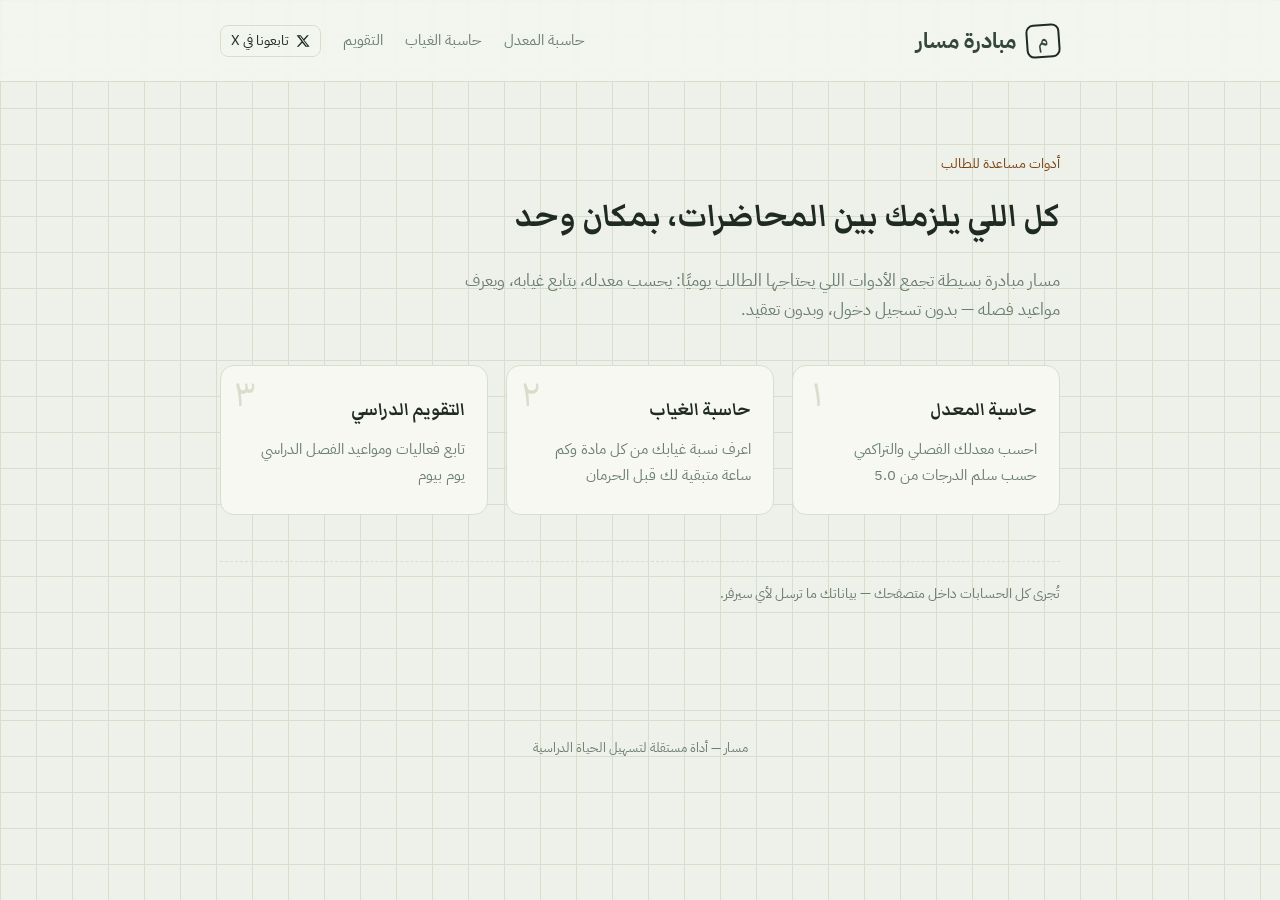
==== index.html @ 2701ac5e "Add files via upload" ====
<!DOCTYPE html>
<html lang="ar" dir="rtl">
<head>
<meta charset="UTF-8">
<meta name="viewport" content="width=device-width, initial-scale=1.0">
<title>مسار — أدوات دراسية</title>
<link rel="stylesheet" href="style.css">
</head>
<body>

<header class="site">
  <div class="wrap">
    <a class="brand" href="index.html">
      <span class="mark">م</span>
      <span class="name">مبادرة مسار</span>
    </a>
    <nav class="site-nav">
      <a href="gpa.html">حاسبة المعدل</a>
      <a href="absence.html">حاسبة الغياب</a>
      <a href="calendar.html">التقويم</a>
      <a class="social-link" href="https://x.com/mssar_k" target="_blank" rel="noopener" title="حساب مسار على X">
        <svg viewBox="0 0 24 24" fill="currentColor"><path d="M18.9 2H22l-7.6 8.7L23.3 22h-7l-5.5-7.2L4.5 22H1.4l8.1-9.3L1 2h7.2l5 6.6L18.9 2Zm-1.2 18h1.7L7.4 4H5.6l12.1 16Z"/></svg><span>تابعونا في X</span>
      </a>
    </nav>
  </div>
</header>

<main>
  <div class="wrap">
    <p class="eyebrow">أدوات مساعدة للطالب</p>
    <h1 class="page-title">كل اللي يلزمك بين المحاضرات، بمكان وحد</h1>
    <p class="page-sub">مسار مبادرة بسيطة تجمع الأدوات اللي يحتاجها الطالب يوميًا: يحسب معدله، يتابع غيابه، ويعرف مواعيد فصله — بدون تسجيل دخول، وبدون تعقيد.</p>

    <div class="tools-grid">
      <a class="tool-card" href="gpa.html">
        <span class="num">١</span>
        <h3>حاسبة المعدل</h3>
        <p>احسب معدلك الفصلي والتراكمي حسب سلم الدرجات من 5.0</p>
      </a>
      <a class="tool-card" href="absence.html">
        <span class="num">٢</span>
        <h3>حاسبة الغياب</h3>
        <p>اعرف نسبة غيابك من كل مادة وكم ساعة متبقية لك قبل الحرمان</p>
      </a>
      <a class="tool-card" href="calendar.html">
        <span class="num">٣</span>
        <h3>التقويم الدراسي</h3>
        <p>تابع فعاليات ومواعيد الفصل الدراسي يوم بيوم</p>
      </a>
    </div>

    <p class="hero-note">تُجرى كل الحسابات داخل متصفحك — بياناتك ما ترسل لأي سيرفر.</p>
  </div>
</main>

<footer class="site">مسار — أداة مستقلة لتسهيل الحياة الدراسية</footer>

</body>
</html>
---- style.css ----
/* ===== مسار — نظام التصميم =====
   الخلفية: #EEF1E9 (ورقي بارد مائل للأخضر)
   الحبر: #1E2A22 (أخضر-أسود عميق)
   الخط الأساسي: #35473A
   التمييز: #C97A2B (نحاسي دافئ)
   الخط الثانوي: #6B7F6E
   الحدود: #D8DECB
*/

@import url('https://fonts.googleapis.com/css2?family=Markazi+Text:wght@500;700&family=IBM+Plex+Sans+Arabic:wght@400;500;600&display=swap');

:root{
  --bg: #EEF1E9;
  --ink: #1E2A22;
  --body: #35473A;
  --accent: #C97A2B;
  --accent-ink: #7A4415;
  --muted: #6B7F6E;
  --line: #D8DECB;
  --card: #F6F8F1;
  --white: #FFFFFF;
  --radius: 14px;
}

*{ box-sizing: border-box; }

html{ scroll-behavior: smooth; }

body{
  margin: 0;
  background: var(--bg);
  background-image:
    linear-gradient(var(--line) 1px, transparent 1px),
    linear-gradient(90deg, var(--line) 1px, transparent 1px);
  background-size: 36px 36px;
  background-attachment: fixed;
  color: var(--body);
  font-family: 'IBM Plex Sans Arabic', sans-serif;
  direction: rtl;
  line-height: 1.7;
}

h1, h2, h3, .display{
  font-family: 'Markazi Text', 'IBM Plex Sans Arabic', serif;
  color: var(--ink);
  font-weight: 700;
  margin: 0;
}

a{ color: inherit; text-decoration: none; }

.wrap{
  max-width: 880px;
  margin: 0 auto;
  padding: 0 20px;
}

/* ===== الترويسة ===== */
header.site{
  padding: 22px 0;
  border-bottom: 1px solid var(--line);
  background: rgba(246,248,241,.7);
  backdrop-filter: blur(4px);
  position: sticky;
  top: 0;
  z-index: 10;
}
header.site .wrap{
  display: flex;
  align-items: center;
  justify-content: space-between;
}
.brand{
  display: flex;
  align-items: center;
  gap: 10px;
}
.brand .mark{
  width: 34px; height: 34px;
  border: 2px solid var(--ink);
  border-radius: 8px;
  display: flex; align-items: center; justify-content: center;
  font-family: 'Markazi Text', serif;
  font-weight: 700;
  font-size: 20px;
  transform: rotate(-4deg);
}
.brand .name{ font-size: 22px; font-weight: 700; }
nav.site-nav{ display: flex; align-items: center; gap: 22px; font-size: 15px; color: var(--muted); }
nav.site-nav a:hover{ color: var(--accent-ink); }
nav.site-nav a.active{ color: var(--ink); border-bottom: 2px solid var(--accent); padding-bottom: 3px; }

.social-link{
  display: flex;
  align-items: center;
  justify-content: center;
  gap: 7px;
  padding: 0 10px;
  height: 32px;
  border: 1px solid var(--line);
  border-radius: 8px;
  color: var(--ink);
  flex-shrink: 0;
  font-size: 14px;
}
.social-link:hover{ border-color: var(--accent); color: var(--accent-ink); }
.social-link svg{ width: 14px; height: 14px; flex-shrink: 0; }

/* ===== أقسام عامة ===== */
main{ padding: 56px 0 90px; }

.eyebrow{
  color: var(--accent-ink);
  font-size: 14px;
  margin-bottom: 6px;
}

.page-title{ font-size: 40px; margin-bottom: 8px; }
.page-sub{ color: var(--muted); font-size: 17px; max-width: 60ch; margin-bottom: 34px; }

/* ===== بطاقات الرئيسية ===== */
.tools-grid{
  display: grid;
  grid-template-columns: repeat(3, 1fr);
  gap: 18px;
  margin-top: 40px;
}
@media (max-width: 760px){ .tools-grid{ grid-template-columns: 1fr; } }

.tool-card{
  background: var(--card);
  border: 1px solid var(--line);
  border-radius: var(--radius);
  padding: 26px 22px;
  display: block;
  transition: transform .15s ease, border-color .15s ease;
  position: relative;
  overflow: hidden;
}
.tool-card:hover{ transform: translateY(-3px); border-color: var(--accent); }
.tool-card .num{
  font-family: 'Markazi Text', serif;
  font-size: 46px;
  color: var(--line);
  position: absolute;
  left: 14px;
  top: 6px;
  line-height: 1;
}
.tool-card h3{ font-size: 22px; margin-bottom: 8px; position: relative; }
.tool-card p{ color: var(--muted); font-size: 15px; margin: 0; position: relative; }

.hero-note{
  margin-top: 46px;
  border-top: 1px dashed var(--line);
  padding-top: 20px;
  font-size: 14px;
  color: var(--muted);
}

/* ===== نماذج الإدخال ===== */
.panel{
  background: var(--card);
  border: 1px solid var(--line);
  border-radius: var(--radius);
  padding: 26px;
  margin-bottom: 22px;
}
.panel h2{ font-size: 20px; margin-bottom: 16px; }

.field-row{
  display: grid;
  grid-template-columns: 1fr 1fr;
  gap: 14px;
  margin-bottom: 14px;
}
.field{ display: flex; flex-direction: column; gap: 6px; }
.field label{ font-size: 13px; color: var(--muted); }
.field input, .field select{
  border: 1px solid var(--line);
  background: var(--white);
  border-radius: 8px;
  padding: 10px 12px;
  font-family: inherit;
  font-size: 15px;
  color: var(--ink);
}
.field input:focus, .field select:focus{
  outline: none;
  border-color: var(--accent);
  box-shadow: 0 0 0 3px rgba(201,122,43,.15);
}

/* ===== جدول المواد ===== */
.courses{ margin-top: 8px; }
.course-row{
  display: grid;
  grid-template-columns: 1fr 90px 110px 34px;
  gap: 10px;
  align-items: center;
  margin-bottom: 10px;
}
@media (max-width: 560px){
  .course-row{ grid-template-columns: 1fr; }
}
.course-row input, .course-row select{
  border: 1px solid var(--line);
  background: var(--white);
  border-radius: 8px;
  padding: 9px 10px;
  font-family: inherit;
  font-size: 14px;
}
.remove-btn{
  width: 34px; height: 34px;
  border-radius: 8px;
  border: 1px solid var(--line);
  background: var(--white);
  color: var(--muted);
  cursor: pointer;
  font-size: 16px;
  line-height: 1;
}
.remove-btn:hover{ border-color: #C0392B; color: #C0392B; }

/* ===== أزرار ===== */
.btn{
  display: inline-flex;
  align-items: center;
  gap: 8px;
  border: none;
  border-radius: 8px;
  padding: 11px 20px;
  font-family: inherit;
  font-size: 15px;
  cursor: pointer;
}
.btn-primary{ background: var(--ink); color: var(--white); }
.btn-primary:hover{ background: #0f1710; }
.btn-ghost{ background: transparent; border: 1px dashed var(--muted); color: var(--body); }
.btn-ghost:hover{ border-color: var(--ink); color: var(--ink); }
.btn-block{ width: 100%; justify-content: center; margin-top: 6px; }

/* ===== النتائج ===== */
.results{
  display: grid;
  grid-template-columns: repeat(3, 1fr);
  gap: 14px;
  margin-top: 22px;
}
@media (max-width: 620px){ .results{ grid-template-columns: 1fr; } }
.result-box{
  border: 1px solid var(--line);
  border-radius: var(--radius);
  padding: 18px;
  text-align: center;
  background: var(--white);
}
.result-box .label{ font-size: 13px; color: var(--muted); margin-bottom: 6px; }
.result-box .value{ font-family: 'Markazi Text', serif; font-size: 34px; color: var(--ink); font-weight: 700; }
.result-box.highlight{ background: var(--ink); border-color: var(--ink); }
.result-box.highlight .label{ color: #A9B8AA; }
.result-box.highlight .value{ color: var(--white); }

.result-box.warn{ border-color: #C0392B; }
.result-box.warn .value{ color: #C0392B; }
.result-box.ok .value{ color: #2E7D4F; }

/* ===== شريط النسبة (الغياب) ===== */
.bar-track{
  height: 10px;
  border-radius: 6px;
  background: var(--line);
  overflow: hidden;
  margin-top: 18px;
}
.bar-fill{
  height: 100%;
  background: var(--accent);
  border-radius: 6px;
  transition: width .3s ease;
}
.bar-fill.danger{ background: #C0392B; }
.bar-caption{ font-size: 13px; color: var(--muted); margin-top: 8px; }

/* ===== التقويم ===== */
.cal-head{
  display: flex; align-items: center; justify-content: space-between;
  margin-bottom: 18px;
}
.cal-head .month-label{ font-family: 'Markazi Text', serif; font-size: 26px; color: var(--ink); }
.cal-nav{ display: flex; gap: 8px; }
.cal-nav button{
  width: 34px; height: 34px;
  border-radius: 8px;
  border: 1px solid var(--line);
  background: var(--white);
  cursor: pointer;
  font-size: 16px;
}
.cal-grid{
  display: grid;
  grid-template-columns: repeat(7, 1fr);
  gap: 6px;
}
.cal-dow{ text-align: center; font-size: 12px; color: var(--muted); padding-bottom: 6px; }
.cal-day{
  aspect-ratio: 1;
  border: 1px solid var(--line);
  border-radius: 10px;
  background: var(--white);
  display: flex;
  flex-direction: column;
  align-items: center;
  justify-content: center;
  gap: 4px;
  cursor: pointer;
  font-size: 14px;
  color: var(--body);
  position: relative;
}
.cal-day.empty{ background: transparent; border-color: transparent; cursor: default; }
.cal-day.today{ border-color: var(--ink); font-weight: 600; }
.cal-day .dot{
  width: 5px; height: 5px; border-radius: 50%; background: var(--accent);
  position: absolute; bottom: 7px;
}
.cal-day:hover:not(.empty){ border-color: var(--accent); }

.event-panel{
  margin-top: 20px;
  border-top: 1px dashed var(--line);
  padding-top: 18px;
}
.event-item{
  display: flex;
  gap: 12px;
  align-items: flex-start;
  padding: 12px 0;
  border-bottom: 1px solid var(--line);
}
.event-item:last-child{ border-bottom: none; }
.event-dot{ width: 8px; height: 8px; border-radius: 50%; background: var(--accent); margin-top: 6px; flex-shrink: 0; }
.event-item .etitle{ color: var(--ink); font-weight: 600; font-size: 15px; }
.event-item .enote{ color: var(--muted); font-size: 13px; margin-top: 2px; }
.event-empty{ color: var(--muted); font-size: 14px; padding: 14px 0; }
.event-form{
  display: grid;
  grid-template-columns: 1fr 1fr;
  gap: 10px;
  margin-top: 14px;
}
.event-form input{
  border: 1px solid var(--line);
  border-radius: 8px;
  padding: 9px 10px;
  font-family: inherit;
  font-size: 14px;
}
.event-form input:first-child{ grid-column: 1 / -1; }

/* ===== تذييل ===== */
footer.site{
  border-top: 1px solid var(--line);
  padding: 26px 0;
  color: var(--muted);
  font-size: 13px;
  text-align: center;
}
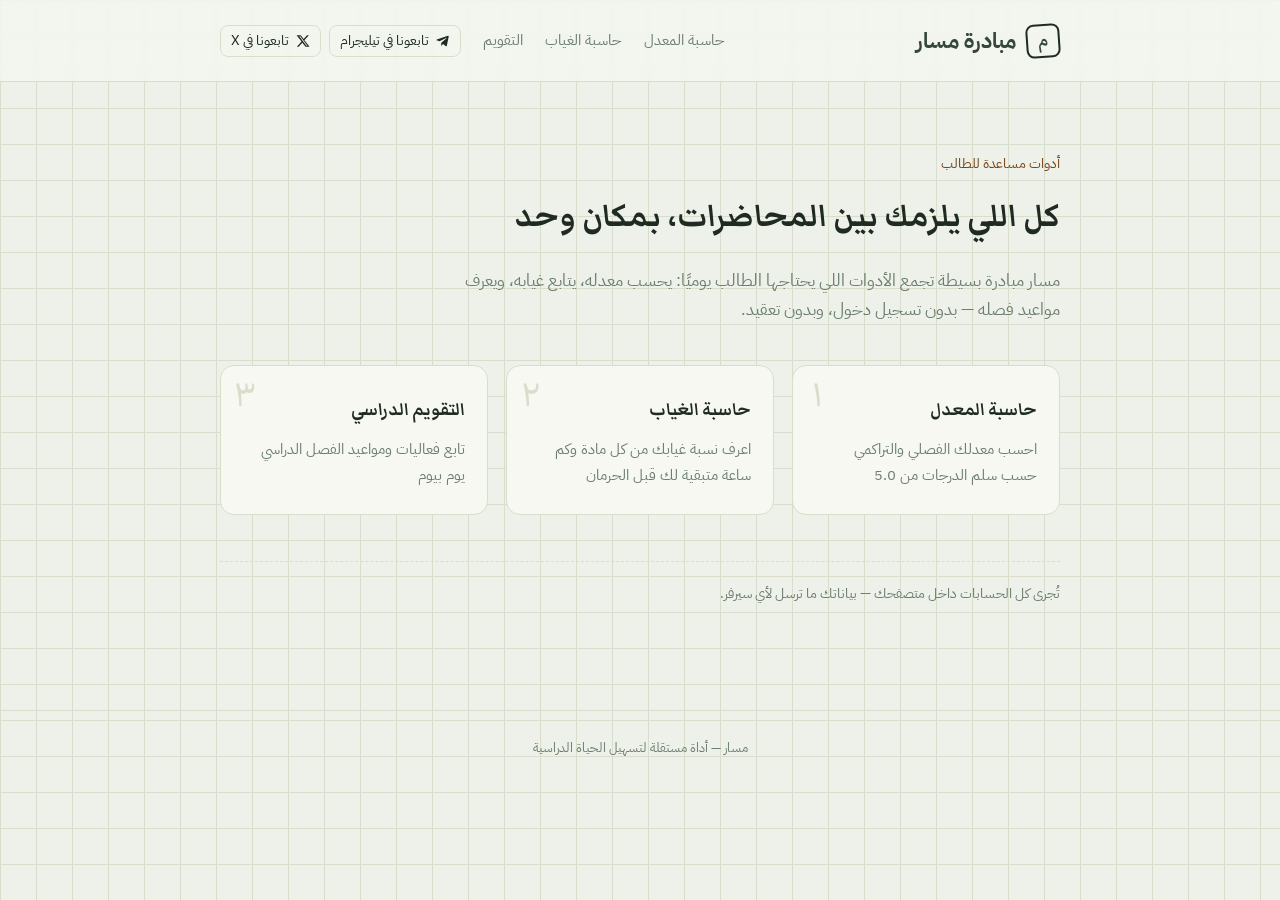
==== commit ae395fe7: "Add files via upload" ====
--- a/index.html
+++ b/index.html
@@ -18,9 +18,14 @@
       <a href="gpa.html">حاسبة المعدل</a>
       <a href="absence.html">حاسبة الغياب</a>
       <a href="calendar.html">التقويم</a>
-      <a class="social-link" href="https://x.com/mssar_k" target="_blank" rel="noopener" title="حساب مسار على X">
-        <svg viewBox="0 0 24 24" fill="currentColor"><path d="M18.9 2H22l-7.6 8.7L23.3 22h-7l-5.5-7.2L4.5 22H1.4l8.1-9.3L1 2h7.2l5 6.6L18.9 2Zm-1.2 18h1.7L7.4 4H5.6l12.1 16Z"/></svg><span>تابعونا في X</span>
-      </a>
+      <span class="social-group">
+        <a class="social-link" href="https://t.me/mssarr" target="_blank" rel="noopener" title="قناة مسار على تيليجرام">
+          <svg viewBox="0 0 24 24" fill="currentColor"><path d="M21.8 4.4 18.6 20c-.2 1-.9 1.3-1.7.8l-4.8-3.5-2.3 2.2c-.3.3-.5.5-1 .5l.3-4.9 8.9-8c.4-.3-.1-.5-.6-.2L6 12.3l-4.8-1.5c-1-.3-1-1 .2-1.5L20.4 3c.9-.3 1.6.2 1.4 1.4Z"/></svg><span>تابعونا في تيليجرام</span>
+        </a>
+        <a class="social-link" href="https://x.com/mssar_k" target="_blank" rel="noopener" title="حساب مسار على X">
+          <svg viewBox="0 0 24 24" fill="currentColor"><path d="M18.9 2H22l-7.6 8.7L23.3 22h-7l-5.5-7.2L4.5 22H1.4l8.1-9.3L1 2h7.2l5 6.6L18.9 2Zm-1.2 18h1.7L7.4 4H5.6l12.1 16Z"/></svg><span>تابعونا في X</span>
+        </a>
+      </span>
     </nav>
   </div>
 </header>
--- a/style.css
+++ b/style.css
@@ -86,9 +86,14 @@
   transform: rotate(-4deg);
 }
 .brand .name{ font-size: 22px; font-weight: 700; }
-nav.site-nav{ display: flex; align-items: center; gap: 22px; font-size: 15px; color: var(--muted); }
+nav.site-nav{ display: flex; align-items: center; gap: 22px; font-size: 15px; color: var(--muted); flex-wrap: wrap; justify-content: flex-end; }
 nav.site-nav a:hover{ color: var(--accent-ink); }
 nav.site-nav a.active{ color: var(--ink); border-bottom: 2px solid var(--accent); padding-bottom: 3px; }
+
+@media (max-width: 640px){
+  header.site .wrap{ flex-direction: column; align-items: flex-start; gap: 12px; }
+  nav.site-nav{ width: 100%; gap: 14px; }
+}
 
 .social-link{
   display: flex;
@@ -105,6 +110,8 @@
 }
 .social-link:hover{ border-color: var(--accent); color: var(--accent-ink); }
 .social-link svg{ width: 14px; height: 14px; flex-shrink: 0; }
+
+.social-group{ display: flex; align-items: center; gap: 8px; }
 
 /* ===== أقسام عامة ===== */
 main{ padding: 56px 0 90px; }
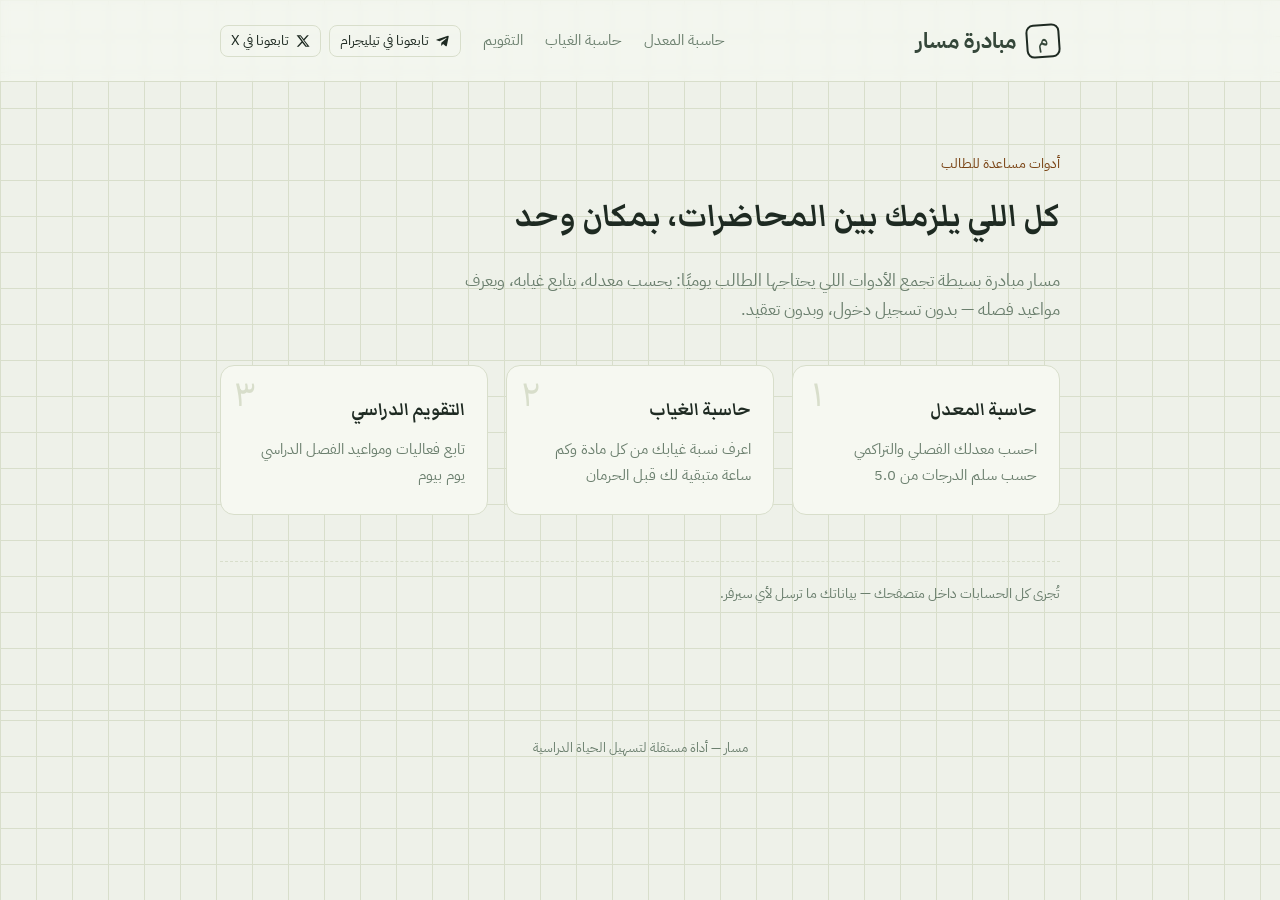
==== commit 6192cce9: "Add files via upload" ====
--- a/index.html
+++ b/index.html
@@ -3,7 +3,13 @@
 <head>
 <meta charset="UTF-8">
 <meta name="viewport" content="width=device-width, initial-scale=1.0">
-<title>مسار — أدوات دراسية</title>
+<title>مبادرة مسار — حاسبة المعدل، حاسبة الغياب، والتقويم الجامعي</title>
+<meta name="description" content="مبادرة مسار: أدوات دراسية مجانية للطالب الجامعي — حاسبة معدل فصلي وتراكمي، حاسبة غياب، وتقويم جامعي رسمي. بدون تسجيل دخول.">
+<link rel="canonical" href="https://mssar.site/index.html">
+<meta property="og:title" content="مبادرة مسار — أدوات دراسية للطالب الجامعي">
+<meta property="og:description" content="حاسبة المعدل، حاسبة الغياب، والتقويم الجامعي في مكان واحد، مجانًا بدون تسجيل.">
+<meta property="og:type" content="website">
+<meta property="og:url" content="https://mssar.site/index.html">
 <link rel="stylesheet" href="style.css">
 </head>
 <body>
--- a/style.css
+++ b/style.css
@@ -328,10 +328,18 @@
 }
 .cal-day.empty{ background: transparent; border-color: transparent; cursor: default; }
 .cal-day.today{ border-color: var(--ink); font-weight: 600; }
+.cal-day.official{
+  background: var(--accent);
+  border-color: var(--accent);
+  color: var(--white);
+  font-weight: 700;
+}
+.cal-day.official.today{ box-shadow: 0 0 0 2px var(--ink); }
 .cal-day .dot{
   width: 5px; height: 5px; border-radius: 50%; background: var(--accent);
   position: absolute; bottom: 7px;
 }
+.cal-day.official .dot{ background: var(--white); }
 .cal-day:hover:not(.empty){ border-color: var(--accent); }
 
 .event-panel{
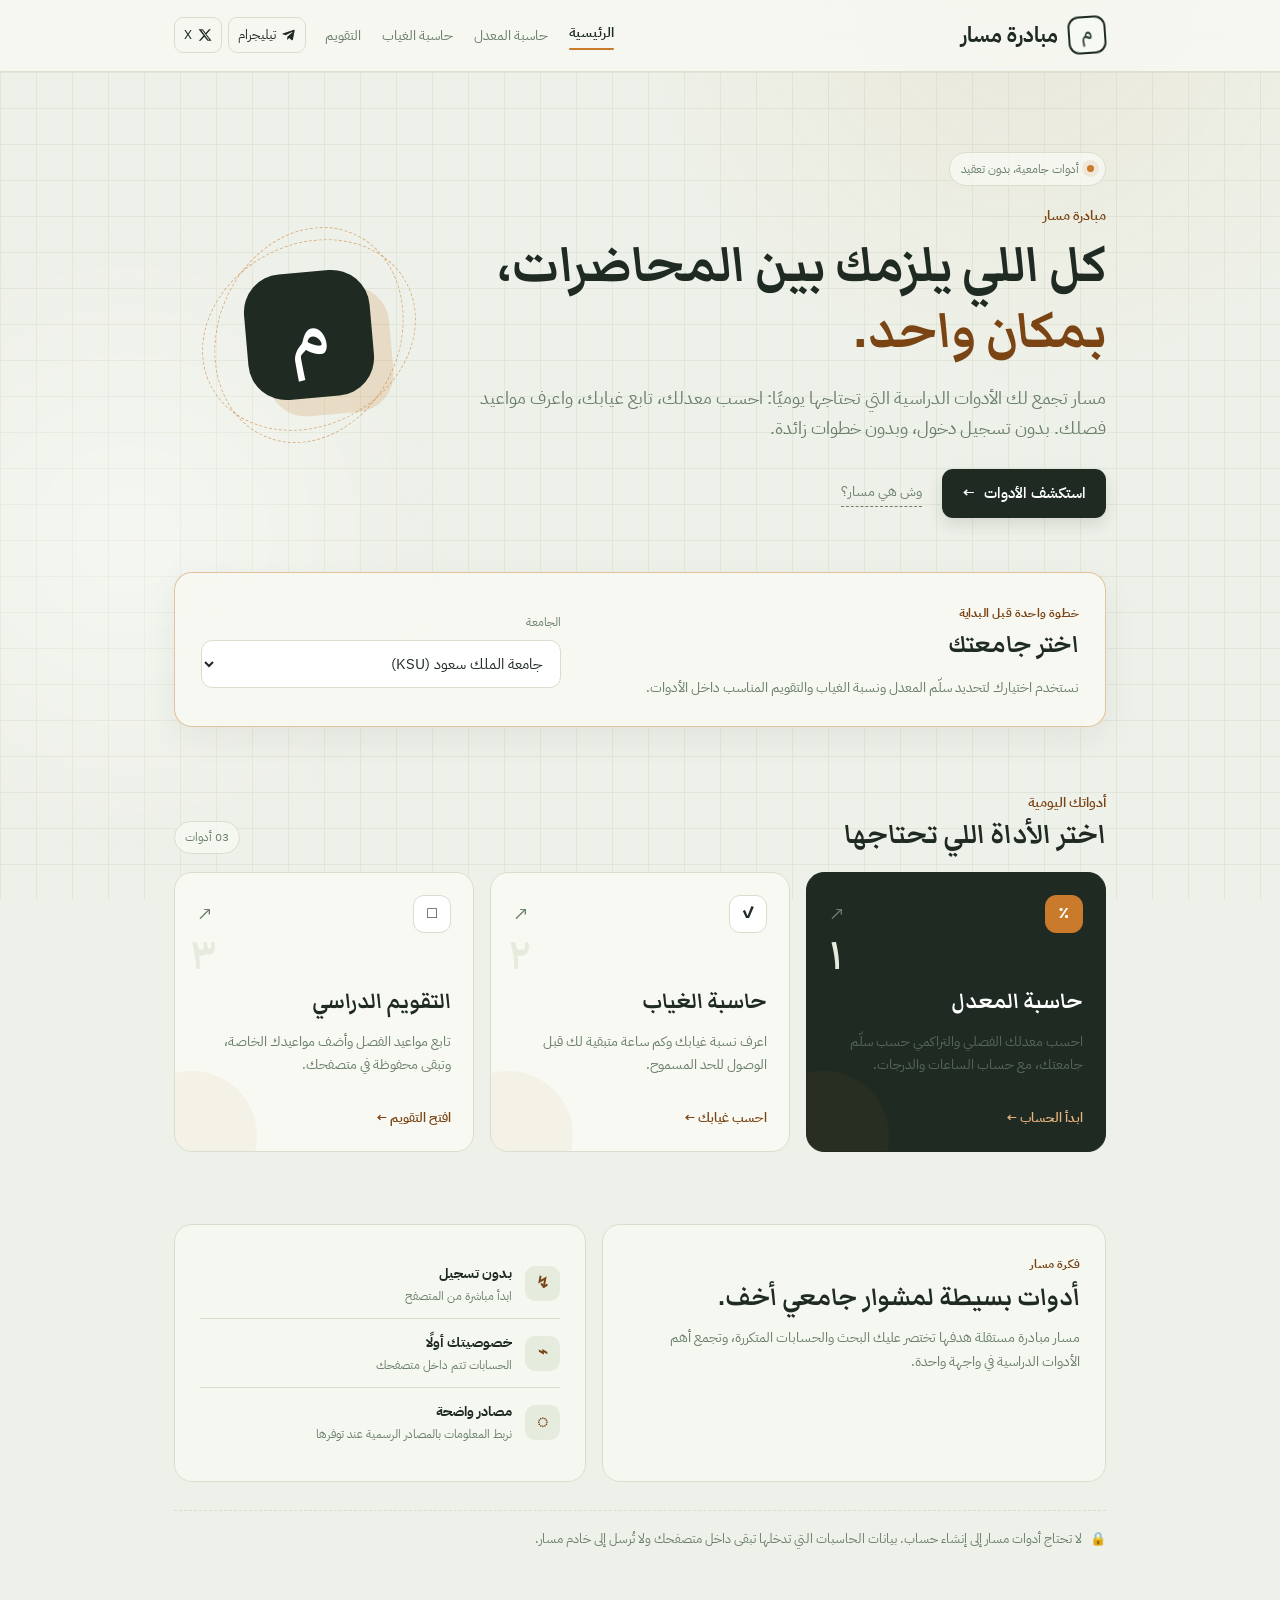
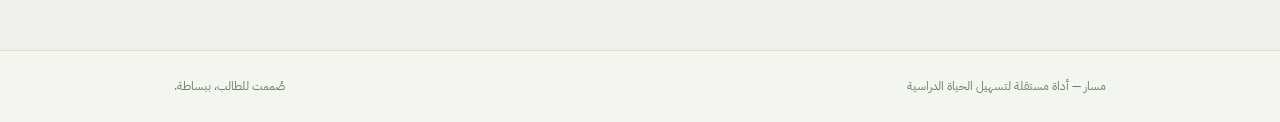
==== commit af47e982: "Add files via upload" ====
--- a/index.html
+++ b/index.html
@@ -3,68 +3,136 @@
 <head>
 <meta charset="UTF-8">
 <meta name="viewport" content="width=device-width, initial-scale=1.0">
-<title>مبادرة مسار — حاسبة المعدل، حاسبة الغياب، والتقويم الجامعي</title>
-<meta name="description" content="مبادرة مسار: أدوات دراسية مجانية للطالب الجامعي — حاسبة معدل فصلي وتراكمي، حاسبة غياب، وتقويم جامعي رسمي. بدون تسجيل دخول.">
-<link rel="canonical" href="https://mssar.site/index.html">
+<title>مبادرة مسار — أدوات دراسية للطالب الجامعي</title>
+<meta name="description" content="مسار مبادرة تجمع أدوات دراسية مجانية للطالب الجامعي: حاسبة المعدل، حاسبة الغياب، والتقويم الجامعي. بدون تسجيل دخول.">
+<meta name="theme-color" content="#1E2A22">
 <meta property="og:title" content="مبادرة مسار — أدوات دراسية للطالب الجامعي">
-<meta property="og:description" content="حاسبة المعدل، حاسبة الغياب، والتقويم الجامعي في مكان واحد، مجانًا بدون تسجيل.">
+<meta property="og:description" content="حاسبة المعدل، حاسبة الغياب، والتقويم الجامعي في مكان واحد، مجانًا وبدون تسجيل.">
 <meta property="og:type" content="website">
-<meta property="og:url" content="https://mssar.site/index.html">
+<meta property="og:url" content="https://mssar.site/">
+<link rel="canonical" href="https://mssar.site/">
 <link rel="stylesheet" href="style.css">
 </head>
 <body>
 
 <header class="site">
-  <div class="wrap">
-    <a class="brand" href="index.html">
+  <div class="wrap header-inner">
+    <a class="brand" href="index.html" aria-label="مسار - الصفحة الرئيسية">
       <span class="mark">م</span>
       <span class="name">مبادرة مسار</span>
     </a>
-    <nav class="site-nav">
+    <nav class="site-nav" aria-label="التنقل الرئيسي">
+      <a href="index.html" class="active">الرئيسية</a>
       <a href="gpa.html">حاسبة المعدل</a>
       <a href="absence.html">حاسبة الغياب</a>
       <a href="calendar.html">التقويم</a>
       <span class="social-group">
-        <a class="social-link" href="https://t.me/mssarr" target="_blank" rel="noopener" title="قناة مسار على تيليجرام">
-          <svg viewBox="0 0 24 24" fill="currentColor"><path d="M21.8 4.4 18.6 20c-.2 1-.9 1.3-1.7.8l-4.8-3.5-2.3 2.2c-.3.3-.5.5-1 .5l.3-4.9 8.9-8c.4-.3-.1-.5-.6-.2L6 12.3l-4.8-1.5c-1-.3-1-1 .2-1.5L20.4 3c.9-.3 1.6.2 1.4 1.4Z"/></svg><span>تابعونا في تيليجرام</span>
+        <a class="social-link" href="https://t.me/mssarr" target="_blank" rel="noopener" title="قناة مسار على تيليجرام" aria-label="تيليجرام">
+          <svg viewBox="0 0 24 24" fill="currentColor" aria-hidden="true"><path d="M21.8 4.4 18.6 20c-.2 1-.9 1.3-1.7.8l-4.8-3.5-2.3 2.2c-.3.3-.5.5-1 .5l.3-4.9 8.9-8c.4-.3-.1-.5-.6-.2L6 12.3l-4.8-1.5c-1-.3-1-1 .2-1.5L20.4 3c.9-.3 1.6.2 1.4 1.4Z"/></svg><span>تيليجرام</span>
         </a>
-        <a class="social-link" href="https://x.com/mssar_k" target="_blank" rel="noopener" title="حساب مسار على X">
-          <svg viewBox="0 0 24 24" fill="currentColor"><path d="M18.9 2H22l-7.6 8.7L23.3 22h-7l-5.5-7.2L4.5 22H1.4l8.1-9.3L1 2h7.2l5 6.6L18.9 2Zm-1.2 18h1.7L7.4 4H5.6l12.1 16Z"/></svg><span>تابعونا في X</span>
+        <a class="social-link" href="https://x.com/mssar_k" target="_blank" rel="noopener" title="حساب مسار على X" aria-label="X">
+          <svg viewBox="0 0 24 24" fill="currentColor" aria-hidden="true"><path d="M18.9 2H22l-7.6 8.7L23.3 22h-7l-5.5-7.2L4.5 22H1.4l8.1-9.3L1 2h7.2l5 6.6L18.9 2Zm-1.2 18h1.7L7.4 4H5.6l12.1 16Z"/></svg><span>X</span>
         </a>
       </span>
     </nav>
   </div>
 </header>
 
-<main>
+<main class="home-main">
   <div class="wrap">
-    <p class="eyebrow">أدوات مساعدة للطالب</p>
-    <h1 class="page-title">كل اللي يلزمك بين المحاضرات، بمكان وحد</h1>
-    <p class="page-sub">مسار مبادرة بسيطة تجمع الأدوات اللي يحتاجها الطالب يوميًا: يحسب معدله، يتابع غيابه، ويعرف مواعيد فصله — بدون تسجيل دخول، وبدون تعقيد.</p>
+    <section class="hero">
+      <div class="hero-copy">
+        <span class="hero-badge"><span class="pulse"></span> أدوات جامعية، بدون تعقيد</span>
+        <p class="eyebrow">مبادرة مسار</p>
+        <h1 class="hero-title">كل اللي يلزمك بين المحاضرات، <span>بمكان واحد.</span></h1>
+        <p class="hero-sub">مسار تجمع لك الأدوات الدراسية التي تحتاجها يوميًا: احسب معدلك، تابع غيابك، واعرف مواعيد فصلك. بدون تسجيل دخول، وبدون خطوات زائدة.</p>
+        <div class="hero-actions">
+          <a class="btn btn-primary hero-btn" href="#tools">استكشف الأدوات <span aria-hidden="true">←</span></a>
+          <a class="text-link" href="#about">وش هي مسار؟</a>
+        </div>
+      </div>
+      <div class="hero-mark" aria-hidden="true">
+        <div class="orbit orbit-one"></div>
+        <div class="orbit orbit-two"></div>
+        <div class="hero-symbol">م</div>
+      </div>
+    </section>
 
-    <div class="tools-grid">
-      <a class="tool-card" href="gpa.html">
-        <span class="num">١</span>
-        <h3>حاسبة المعدل</h3>
-        <p>احسب معدلك الفصلي والتراكمي حسب سلم الدرجات من 5.0</p>
-      </a>
-      <a class="tool-card" href="absence.html">
-        <span class="num">٢</span>
-        <h3>حاسبة الغياب</h3>
-        <p>اعرف نسبة غيابك من كل مادة وكم ساعة متبقية لك قبل الحرمان</p>
-      </a>
-      <a class="tool-card" href="calendar.html">
-        <span class="num">٣</span>
-        <h3>التقويم الدراسي</h3>
-        <p>تابع فعاليات ومواعيد الفصل الدراسي يوم بيوم</p>
-      </a>
-    </div>
+    <section class="uni-panel panel" aria-labelledby="uni-heading">
+      <div class="uni-copy">
+        <span class="mini-label">خطوة واحدة قبل البداية</span>
+        <h2 id="uni-heading">اختر جامعتك</h2>
+        <p>نستخدم اختيارك لتحديد سلّم المعدل ونسبة الغياب والتقويم المناسب داخل الأدوات.</p>
+      </div>
+      <div class="field">
+        <label for="homeUniSelect">الجامعة</label>
+        <select id="homeUniSelect">
+          <option value="ksu">جامعة الملك سعود (KSU)</option>
+          <option value="kau">جامعة الملك عبدالعزيز (KAU)</option>
+          <option value="kfupm">جامعة الملك فهد للبترول والمعادن (KFUPM)</option>
+          <option value="pnu">جامعة الأميرة نورة (PNU)</option>
+        </select>
+      </div>
+    </section>
 
-    <p class="hero-note">تُجرى كل الحسابات داخل متصفحك — بياناتك ما ترسل لأي سيرفر.</p>
+    <section id="tools" class="tools-section" aria-labelledby="tools-heading">
+      <div class="section-heading">
+        <div>
+          <span class="eyebrow">أدواتك اليومية</span>
+          <h2 id="tools-heading">اختر الأداة اللي تحتاجها</h2>
+        </div>
+        <span class="section-count">03 أدوات</span>
+      </div>
+
+      <div class="tools-grid">
+        <a class="tool-card tool-card-main" href="gpa.html">
+          <div class="tool-top"><span class="tool-icon">٪</span><span class="tool-arrow">↗</span></div>
+          <span class="num">١</span>
+          <h3>حاسبة المعدل</h3>
+          <p>احسب معدلك الفصلي والتراكمي حسب سلّم جامعتك، مع حساب الساعات والدرجات.</p>
+          <span class="tool-link">ابدأ الحساب <span>←</span></span>
+        </a>
+        <a class="tool-card" href="absence.html">
+          <div class="tool-top"><span class="tool-icon">✓</span><span class="tool-arrow">↗</span></div>
+          <span class="num">٢</span>
+          <h3>حاسبة الغياب</h3>
+          <p>اعرف نسبة غيابك وكم ساعة متبقية لك قبل الوصول للحد المسموح.</p>
+          <span class="tool-link">احسب غيابك <span>←</span></span>
+        </a>
+        <a class="tool-card" href="calendar.html">
+          <div class="tool-top"><span class="tool-icon">□</span><span class="tool-arrow">↗</span></div>
+          <span class="num">٣</span>
+          <h3>التقويم الدراسي</h3>
+          <p>تابع مواعيد الفصل وأضف مواعيدك الخاصة، وتبقى محفوظة في متصفحك.</p>
+          <span class="tool-link">افتح التقويم <span>←</span></span>
+        </a>
+      </div>
+    </section>
+
+    <section id="about" class="about-grid">
+      <div class="about-card">
+        <span class="mini-label">فكرة مسار</span>
+        <h2>أدوات بسيطة لمشوار جامعي أخف.</h2>
+        <p>مسار مبادرة مستقلة هدفها تختصر عليك البحث والحسابات المتكررة، وتجمع أهم الأدوات الدراسية في واجهة واحدة.</p>
+      </div>
+      <div class="trust-card">
+        <div class="trust-item"><span class="trust-icon">↯</span><div><strong>بدون تسجيل</strong><small>ابدأ مباشرة من المتصفح</small></div></div>
+        <div class="trust-item"><span class="trust-icon">⌁</span><div><strong>خصوصيتك أولًا</strong><small>الحسابات تتم داخل متصفحك</small></div></div>
+        <div class="trust-item"><span class="trust-icon">◌</span><div><strong>مصادر واضحة</strong><small>نربط المعلومات بالمصادر الرسمية عند توفرها</small></div></div>
+      </div>
+    </section>
+
+    <div class="hero-note privacy-note"><span aria-hidden="true">🔒</span> لا تحتاج أدوات مسار إلى إنشاء حساب. بيانات الحاسبات التي تدخلها تبقى داخل متصفحك ولا تُرسل إلى خادم مسار.</div>
   </div>
 </main>
 
-<footer class="site">مسار — أداة مستقلة لتسهيل الحياة الدراسية</footer>
+<footer class="site">
+  <div class="wrap footer-inner">
+    <span>مسار — أداة مستقلة لتسهيل الحياة الدراسية</span>
+    <span>صُممت للطالب، ببساطة.</span>
+  </div>
+</footer>
 
+<script src="script.js"></script>
 </body>
 </html>
--- a/style.css
+++ b/style.css
@@ -1,384 +1,220 @@
-/* ===== مسار — نظام التصميم =====
-   الخلفية: #EEF1E9 (ورقي بارد مائل للأخضر)
-   الحبر: #1E2A22 (أخضر-أسود عميق)
-   الخط الأساسي: #35473A
-   التمييز: #C97A2B (نحاسي دافئ)
-   الخط الثانوي: #6B7F6E
-   الحدود: #D8DECB
-*/
-
-@import url('https://fonts.googleapis.com/css2?family=Markazi+Text:wght@500;700&family=IBM+Plex+Sans+Arabic:wght@400;500;600&display=swap');
+/* ===== مسار V2 — نظام التصميم ===== */
+@import url('https://fonts.googleapis.com/css2?family=Markazi+Text:wght@500;700&family=IBM+Plex+Sans+Arabic:wght@400;500;600;700&display=swap');
 
 :root{
-  --bg: #EEF1E9;
-  --ink: #1E2A22;
-  --body: #35473A;
-  --accent: #C97A2B;
-  --accent-ink: #7A4415;
-  --muted: #6B7F6E;
-  --line: #D8DECB;
-  --card: #F6F8F1;
-  --white: #FFFFFF;
-  --radius: 14px;
-}
-
-*{ box-sizing: border-box; }
-
-html{ scroll-behavior: smooth; }
-
+  --bg:#EEF1E9; --ink:#1E2A22; --body:#35473A; --accent:#C97A2B;
+  --accent-ink:#7A4415; --muted:#6B7F6E; --line:#D8DECB;
+  --card:#F7F9F3; --white:#FFF; --soft:#E5EBDD; --danger:#C0392B;
+  --success:#2E7D4F; --radius:18px; --shadow:0 12px 35px rgba(30,42,34,.06);
+}
+*{box-sizing:border-box}
+html{scroll-behavior:smooth}
 body{
-  margin: 0;
-  background: var(--bg);
-  background-image:
-    linear-gradient(var(--line) 1px, transparent 1px),
-    linear-gradient(90deg, var(--line) 1px, transparent 1px);
-  background-size: 36px 36px;
-  background-attachment: fixed;
-  color: var(--body);
-  font-family: 'IBM Plex Sans Arabic', sans-serif;
-  direction: rtl;
-  line-height: 1.7;
-}
-
-h1, h2, h3, .display{
-  font-family: 'Markazi Text', 'IBM Plex Sans Arabic', serif;
-  color: var(--ink);
-  font-weight: 700;
-  margin: 0;
-}
-
-a{ color: inherit; text-decoration: none; }
-
-.wrap{
-  max-width: 880px;
-  margin: 0 auto;
-  padding: 0 20px;
-}
-
-/* ===== الترويسة ===== */
+  margin:0;color:var(--body);font-family:'IBM Plex Sans Arabic',sans-serif;
+  direction:rtl;line-height:1.7;background:var(--bg);
+  background-image:linear-gradient(rgba(216,222,203,.55) 1px,transparent 1px),
+    linear-gradient(90deg,rgba(216,222,203,.55) 1px,transparent 1px);
+  background-size:36px 36px;background-attachment:fixed;
+}
+body:before{content:"";position:fixed;inset:0;pointer-events:none;background:radial-gradient(circle at 80% 0%,rgba(201,122,43,.07),transparent 28%),radial-gradient(circle at 10% 60%,rgba(255,255,255,.4),transparent 25%);z-index:-1}
+h1,h2,h3,.display{font-family:'Markazi Text','IBM Plex Sans Arabic',serif;color:var(--ink);font-weight:700;margin:0}
+a{color:inherit;text-decoration:none}
+button,input,select{font:inherit}
+.wrap{max-width:980px;margin:0 auto;padding:0 24px}
+
+/* ===== Header ===== */
 header.site{
-  padding: 22px 0;
-  border-bottom: 1px solid var(--line);
-  background: rgba(246,248,241,.7);
-  backdrop-filter: blur(4px);
-  position: sticky;
-  top: 0;
-  z-index: 10;
-}
-header.site .wrap{
-  display: flex;
-  align-items: center;
-  justify-content: space-between;
-}
-.brand{
-  display: flex;
-  align-items: center;
-  gap: 10px;
-}
+  padding:14px 0;border-bottom:1px solid rgba(216,222,203,.9);
+  background:rgba(247,249,243,.86);backdrop-filter:blur(14px);
+  position:sticky;top:0;z-index:10;
+}
+.header-inner{display:flex;align-items:center;justify-content:space-between;gap:24px}
+.brand{display:flex;align-items:center;gap:10px;flex-shrink:0}
 .brand .mark{
-  width: 34px; height: 34px;
-  border: 2px solid var(--ink);
-  border-radius: 8px;
-  display: flex; align-items: center; justify-content: center;
-  font-family: 'Markazi Text', serif;
-  font-weight: 700;
-  font-size: 20px;
-  transform: rotate(-4deg);
-}
-.brand .name{ font-size: 22px; font-weight: 700; }
-nav.site-nav{ display: flex; align-items: center; gap: 22px; font-size: 15px; color: var(--muted); flex-wrap: wrap; justify-content: flex-end; }
-nav.site-nav a:hover{ color: var(--accent-ink); }
-nav.site-nav a.active{ color: var(--ink); border-bottom: 2px solid var(--accent); padding-bottom: 3px; }
-
-@media (max-width: 640px){
-  header.site .wrap{ flex-direction: column; align-items: flex-start; gap: 12px; }
-  nav.site-nav{ width: 100%; gap: 14px; }
-}
-
-.social-link{
-  display: flex;
-  align-items: center;
-  justify-content: center;
-  gap: 7px;
-  padding: 0 10px;
-  height: 32px;
-  border: 1px solid var(--line);
-  border-radius: 8px;
-  color: var(--ink);
-  flex-shrink: 0;
-  font-size: 14px;
-}
-.social-link:hover{ border-color: var(--accent); color: var(--accent-ink); }
-.social-link svg{ width: 14px; height: 14px; flex-shrink: 0; }
-
-.social-group{ display: flex; align-items: center; gap: 8px; }
-
-/* ===== أقسام عامة ===== */
-main{ padding: 56px 0 90px; }
-
-.eyebrow{
-  color: var(--accent-ink);
-  font-size: 14px;
-  margin-bottom: 6px;
-}
-
-.page-title{ font-size: 40px; margin-bottom: 8px; }
-.page-sub{ color: var(--muted); font-size: 17px; max-width: 60ch; margin-bottom: 34px; }
-
-/* ===== بطاقات الرئيسية ===== */
-.tools-grid{
-  display: grid;
-  grid-template-columns: repeat(3, 1fr);
-  gap: 18px;
-  margin-top: 40px;
-}
-@media (max-width: 760px){ .tools-grid{ grid-template-columns: 1fr; } }
-
+  width:38px;height:38px;border:2px solid var(--ink);border-radius:11px;
+  display:flex;align-items:center;justify-content:center;font-family:'Markazi Text',serif;
+  font-weight:700;font-size:22px;transform:rotate(-4deg);background:var(--card);
+}
+.brand .name{font-size:21px;font-weight:700;color:var(--ink)}
+nav.site-nav{display:flex;align-items:center;gap:17px;font-size:14px;color:var(--muted);flex-wrap:wrap;justify-content:flex-end}
+nav.site-nav>a{padding:7px 2px;transition:.18s ease}
+nav.site-nav>a:hover{color:var(--accent-ink)}
+nav.site-nav>a.active{color:var(--ink);font-weight:600}
+nav.site-nav>a.active:after{content:"";display:block;height:2px;background:var(--accent);border-radius:2px;margin-top:3px}
+.social-group{display:flex;align-items:center;gap:6px}
+.social-link{display:flex;align-items:center;gap:6px;padding:6px 9px;border:1px solid var(--line);border-radius:9px;color:var(--ink);font-size:13px;transition:.18s ease}
+.social-link:hover{border-color:var(--accent);color:var(--accent-ink);transform:translateY(-1px)}
+.social-link svg{width:14px;height:14px}
+
+/* ===== General ===== */
+main{padding:62px 0 100px}
+.page-title{font-size:48px;line-height:1.05;margin-bottom:10px}
+.page-sub{color:var(--muted);font-size:17px;max-width:64ch;margin:0 0 32px}
+.eyebrow{color:var(--accent-ink);font-size:14px;font-weight:600;margin:0 0 5px}
+.mini-label{display:inline-block;color:var(--accent-ink);font-size:12px;font-weight:700;letter-spacing:.2px;margin-bottom:4px}
+.panel{background:rgba(247,249,243,.94);border:1px solid var(--line);border-radius:var(--radius);padding:26px;margin-bottom:20px;box-shadow:var(--shadow)}
+.panel h2{font-size:22px;margin-bottom:14px}
+.panel p{margin-top:0}
+
+/* ===== Home ===== */
+.home-main{padding-top:54px}
+.hero{min-height:410px;display:grid;grid-template-columns:1.4fr .6fr;align-items:center;gap:30px;padding:26px 0 54px}
+.hero-badge{display:inline-flex;align-items:center;gap:8px;padding:6px 11px;border:1px solid var(--line);background:rgba(247,249,243,.8);border-radius:999px;color:var(--muted);font-size:12px;margin-bottom:18px}
+.pulse{width:7px;height:7px;border-radius:50%;background:var(--accent);box-shadow:0 0 0 5px rgba(201,122,43,.11)}
+.hero-title{font-size:64px;line-height:1.03;letter-spacing:-.5px;max-width:760px}
+.hero-title span{color:var(--accent-ink)}
+.hero-sub{font-size:18px;color:var(--muted);max-width:650px;margin:18px 0 25px}
+.hero-actions{display:flex;align-items:center;gap:20px}
+.hero-btn{width:auto!important}
+.text-link{font-size:14px;color:var(--muted);border-bottom:1px dashed var(--muted);padding-bottom:2px}
+.text-link:hover{color:var(--ink)}
+.hero-mark{position:relative;width:230px;height:230px;margin:auto;display:grid;place-items:center}
+.hero-symbol{
+  width:126px;height:126px;border-radius:38px;background:var(--ink);color:var(--white);
+  display:grid;place-items:center;font:700 76px 'Markazi Text',serif;transform:rotate(-5deg);
+  box-shadow:18px 18px 0 rgba(201,122,43,.18);
+}
+.orbit{position:absolute;border:1px dashed var(--accent);border-radius:50%;opacity:.55}
+.orbit-one{inset:4px 24px;transform:rotate(24deg)}
+.orbit-two{inset:24px 4px;transform:rotate(-28deg)}
+.uni-panel{display:grid;grid-template-columns:1fr 360px;gap:28px;align-items:center;border-color:rgba(201,122,43,.42);background:rgba(246,248,241,.96);margin-bottom:62px}
+.uni-copy h2{font-size:30px;line-height:1.15}
+.uni-copy p{color:var(--muted);font-size:14px;margin:6px 0 0}
+.field{display:flex;flex-direction:column;gap:7px}
+.field label{font-size:12px;color:var(--muted)}
+.field input,.field select,.course-row input,.course-row select,.event-form input{
+  border:1px solid var(--line);background:var(--white);border-radius:11px;padding:11px 13px;
+  font-family:inherit;font-size:15px;color:var(--ink);transition:.15s ease;
+}
+.field input:focus,.field select:focus,.course-row input:focus,.course-row select:focus,.event-form input:focus{
+  outline:none;border-color:var(--accent);box-shadow:0 0 0 4px rgba(201,122,43,.12)
+}
+.tools-section{scroll-margin-top:95px}
+.section-heading{display:flex;align-items:end;justify-content:space-between;gap:20px;margin-bottom:18px}
+.section-heading h2{font-size:34px;line-height:1.1}
+.section-count{font-size:12px;color:var(--muted);border:1px solid var(--line);border-radius:999px;padding:5px 10px;background:rgba(247,249,243,.8)}
+.tools-grid{display:grid;grid-template-columns:repeat(3,1fr);gap:16px}
 .tool-card{
-  background: var(--card);
-  border: 1px solid var(--line);
-  border-radius: var(--radius);
-  padding: 26px 22px;
-  display: block;
-  transition: transform .15s ease, border-color .15s ease;
-  position: relative;
-  overflow: hidden;
-}
-.tool-card:hover{ transform: translateY(-3px); border-color: var(--accent); }
-.tool-card .num{
-  font-family: 'Markazi Text', serif;
-  font-size: 46px;
-  color: var(--line);
-  position: absolute;
-  left: 14px;
-  top: 6px;
-  line-height: 1;
-}
-.tool-card h3{ font-size: 22px; margin-bottom: 8px; position: relative; }
-.tool-card p{ color: var(--muted); font-size: 15px; margin: 0; position: relative; }
-
-.hero-note{
-  margin-top: 46px;
-  border-top: 1px dashed var(--line);
-  padding-top: 20px;
-  font-size: 14px;
-  color: var(--muted);
-}
-
-/* ===== نماذج الإدخال ===== */
-.panel{
-  background: var(--card);
-  border: 1px solid var(--line);
-  border-radius: var(--radius);
-  padding: 26px;
-  margin-bottom: 22px;
-}
-.panel h2{ font-size: 20px; margin-bottom: 16px; }
-
-.field-row{
-  display: grid;
-  grid-template-columns: 1fr 1fr;
-  gap: 14px;
-  margin-bottom: 14px;
-}
-.field{ display: flex; flex-direction: column; gap: 6px; }
-.field label{ font-size: 13px; color: var(--muted); }
-.field input, .field select{
-  border: 1px solid var(--line);
-  background: var(--white);
-  border-radius: 8px;
-  padding: 10px 12px;
-  font-family: inherit;
-  font-size: 15px;
-  color: var(--ink);
-}
-.field input:focus, .field select:focus{
-  outline: none;
-  border-color: var(--accent);
-  box-shadow: 0 0 0 3px rgba(201,122,43,.15);
-}
-
-/* ===== جدول المواد ===== */
-.courses{ margin-top: 8px; }
-.course-row{
-  display: grid;
-  grid-template-columns: 1fr 90px 110px 34px;
-  gap: 10px;
-  align-items: center;
-  margin-bottom: 10px;
-}
-@media (max-width: 560px){
-  .course-row{ grid-template-columns: 1fr; }
-}
-.course-row input, .course-row select{
-  border: 1px solid var(--line);
-  background: var(--white);
-  border-radius: 8px;
-  padding: 9px 10px;
-  font-family: inherit;
-  font-size: 14px;
-}
-.remove-btn{
-  width: 34px; height: 34px;
-  border-radius: 8px;
-  border: 1px solid var(--line);
-  background: var(--white);
-  color: var(--muted);
-  cursor: pointer;
-  font-size: 16px;
-  line-height: 1;
-}
-.remove-btn:hover{ border-color: #C0392B; color: #C0392B; }
-
-/* ===== أزرار ===== */
+  min-height:280px;background:rgba(247,249,243,.95);border:1px solid var(--line);border-radius:18px;
+  padding:22px;display:flex;flex-direction:column;position:relative;overflow:hidden;
+  transition:transform .2s ease,box-shadow .2s ease,border-color .2s ease;
+}
+.tool-card:before{content:"";position:absolute;width:130px;height:130px;border-radius:50%;background:rgba(201,122,43,.06);left:-48px;bottom:-50px}
+.tool-card:hover{transform:translateY(-5px);border-color:rgba(201,122,43,.7);box-shadow:var(--shadow)}
+.tool-card-main{background:var(--ink);border-color:var(--ink)}
+.tool-card-main h3,.tool-card-main p{color:var(--white)}
+.tool-card-main p{opacity:.72}
+.tool-card-main .tool-icon{background:var(--accent);color:var(--white);border-color:var(--accent)}
+.tool-card-main .num{color:rgba(255,255,255,.11)}
+.tool-top{display:flex;align-items:center;justify-content:space-between;position:relative;z-index:1}
+.tool-icon{width:38px;height:38px;border-radius:11px;border:1px solid var(--line);background:var(--white);display:grid;place-items:center;font-weight:700;color:var(--ink)}
+.tool-arrow{font-size:20px;color:var(--muted);transition:transform .2s ease}
+.tool-card:hover .tool-arrow{transform:translate(-2px,2px)}
+.tool-card .num{position:absolute;left:16px;top:58px;font:700 52px 'Markazi Text',serif;color:var(--soft);line-height:1}
+.tool-card h3{font-size:27px;margin-top:46px;margin-bottom:5px;position:relative}
+.tool-card p{color:var(--muted);font-size:14px;margin:0;position:relative}
+.tool-link{margin-top:auto;padding-top:20px;font-size:13px;font-weight:600;color:var(--accent-ink)}
+.tool-card-main .tool-link{color:#E6B27D}
+.about-grid{display:grid;grid-template-columns:1.1fr .9fr;gap:16px;margin-top:72px}
+.about-card,.trust-card{background:rgba(247,249,243,.82);border:1px solid var(--line);border-radius:18px;padding:25px}
+.about-card h2{font-size:31px;line-height:1.12;margin:3px 0 10px}
+.about-card p{font-size:14px;color:var(--muted);margin:0;max-width:52ch}
+.trust-card{display:grid;gap:0}
+.trust-item{display:flex;align-items:center;gap:13px;padding:12px 0;border-bottom:1px solid var(--line)}
+.trust-item:last-child{border-bottom:0}
+.trust-icon{width:35px;height:35px;border-radius:10px;background:var(--soft);display:grid;place-items:center;color:var(--accent-ink);font-weight:700}
+.trust-item strong{display:block;color:var(--ink);font-size:14px}
+.trust-item small{display:block;color:var(--muted);font-size:12px}
+.hero-note{margin-top:28px;border-top:1px dashed var(--line);padding-top:17px;font-size:13px;color:var(--muted)}
+.privacy-note{display:flex;gap:8px;align-items:center}
+
+/* ===== Forms & calculator ===== */
+.field-row{display:grid;grid-template-columns:1fr 1fr;gap:14px;margin-bottom:14px}
+.courses{margin-top:8px}
+.course-row{display:grid;grid-template-columns:1fr 90px 110px 36px;gap:10px;align-items:center;margin-bottom:10px}
+.remove-btn{width:36px;height:36px;border-radius:10px;border:1px solid var(--line);background:var(--white);color:var(--muted);cursor:pointer;font-size:17px;transition:.15s}
+.remove-btn:hover{border-color:var(--danger);color:var(--danger)}
 .btn{
-  display: inline-flex;
-  align-items: center;
-  gap: 8px;
-  border: none;
-  border-radius: 8px;
-  padding: 11px 20px;
-  font-family: inherit;
-  font-size: 15px;
-  cursor: pointer;
-}
-.btn-primary{ background: var(--ink); color: var(--white); }
-.btn-primary:hover{ background: #0f1710; }
-.btn-ghost{ background: transparent; border: 1px dashed var(--muted); color: var(--body); }
-.btn-ghost:hover{ border-color: var(--ink); color: var(--ink); }
-.btn-block{ width: 100%; justify-content: center; margin-top: 6px; }
-
-/* ===== النتائج ===== */
-.results{
-  display: grid;
-  grid-template-columns: repeat(3, 1fr);
-  gap: 14px;
-  margin-top: 22px;
-}
-@media (max-width: 620px){ .results{ grid-template-columns: 1fr; } }
-.result-box{
-  border: 1px solid var(--line);
-  border-radius: var(--radius);
-  padding: 18px;
-  text-align: center;
-  background: var(--white);
-}
-.result-box .label{ font-size: 13px; color: var(--muted); margin-bottom: 6px; }
-.result-box .value{ font-family: 'Markazi Text', serif; font-size: 34px; color: var(--ink); font-weight: 700; }
-.result-box.highlight{ background: var(--ink); border-color: var(--ink); }
-.result-box.highlight .label{ color: #A9B8AA; }
-.result-box.highlight .value{ color: var(--white); }
-
-.result-box.warn{ border-color: #C0392B; }
-.result-box.warn .value{ color: #C0392B; }
-.result-box.ok .value{ color: #2E7D4F; }
-
-/* ===== شريط النسبة (الغياب) ===== */
-.bar-track{
-  height: 10px;
-  border-radius: 6px;
-  background: var(--line);
-  overflow: hidden;
-  margin-top: 18px;
-}
-.bar-fill{
-  height: 100%;
-  background: var(--accent);
-  border-radius: 6px;
-  transition: width .3s ease;
-}
-.bar-fill.danger{ background: #C0392B; }
-.bar-caption{ font-size: 13px; color: var(--muted); margin-top: 8px; }
-
-/* ===== التقويم ===== */
-.cal-head{
-  display: flex; align-items: center; justify-content: space-between;
-  margin-bottom: 18px;
-}
-.cal-head .month-label{ font-family: 'Markazi Text', serif; font-size: 26px; color: var(--ink); }
-.cal-nav{ display: flex; gap: 8px; }
-.cal-nav button{
-  width: 34px; height: 34px;
-  border-radius: 8px;
-  border: 1px solid var(--line);
-  background: var(--white);
-  cursor: pointer;
-  font-size: 16px;
-}
-.cal-grid{
-  display: grid;
-  grid-template-columns: repeat(7, 1fr);
-  gap: 6px;
-}
-.cal-dow{ text-align: center; font-size: 12px; color: var(--muted); padding-bottom: 6px; }
-.cal-day{
-  aspect-ratio: 1;
-  border: 1px solid var(--line);
-  border-radius: 10px;
-  background: var(--white);
-  display: flex;
-  flex-direction: column;
-  align-items: center;
-  justify-content: center;
-  gap: 4px;
-  cursor: pointer;
-  font-size: 14px;
-  color: var(--body);
-  position: relative;
-}
-.cal-day.empty{ background: transparent; border-color: transparent; cursor: default; }
-.cal-day.today{ border-color: var(--ink); font-weight: 600; }
-.cal-day.official{
-  background: var(--accent);
-  border-color: var(--accent);
-  color: var(--white);
-  font-weight: 700;
-}
-.cal-day.official.today{ box-shadow: 0 0 0 2px var(--ink); }
-.cal-day .dot{
-  width: 5px; height: 5px; border-radius: 50%; background: var(--accent);
-  position: absolute; bottom: 7px;
-}
-.cal-day.official .dot{ background: var(--white); }
-.cal-day:hover:not(.empty){ border-color: var(--accent); }
-
-.event-panel{
-  margin-top: 20px;
-  border-top: 1px dashed var(--line);
-  padding-top: 18px;
-}
-.event-item{
-  display: flex;
-  gap: 12px;
-  align-items: flex-start;
-  padding: 12px 0;
-  border-bottom: 1px solid var(--line);
-}
-.event-item:last-child{ border-bottom: none; }
-.event-dot{ width: 8px; height: 8px; border-radius: 50%; background: var(--accent); margin-top: 6px; flex-shrink: 0; }
-.event-item .etitle{ color: var(--ink); font-weight: 600; font-size: 15px; }
-.event-item .enote{ color: var(--muted); font-size: 13px; margin-top: 2px; }
-.event-empty{ color: var(--muted); font-size: 14px; padding: 14px 0; }
-.event-form{
-  display: grid;
-  grid-template-columns: 1fr 1fr;
-  gap: 10px;
-  margin-top: 14px;
-}
-.event-form input{
-  border: 1px solid var(--line);
-  border-radius: 8px;
-  padding: 9px 10px;
-  font-family: inherit;
-  font-size: 14px;
-}
-.event-form input:first-child{ grid-column: 1 / -1; }
-
-/* ===== تذييل ===== */
-footer.site{
-  border-top: 1px solid var(--line);
-  padding: 26px 0;
-  color: var(--muted);
-  font-size: 13px;
-  text-align: center;
-}
+  display:inline-flex;align-items:center;justify-content:center;gap:9px;border:0;border-radius:11px;
+  padding:12px 20px;font-family:inherit;font-size:15px;font-weight:600;cursor:pointer;transition:.18s ease
+}
+.btn-primary{background:var(--ink);color:var(--white);box-shadow:0 7px 16px rgba(30,42,34,.12)}
+.btn-primary:hover{background:#0f1710;transform:translateY(-1px)}
+.btn-ghost{background:transparent;border:1px dashed var(--muted);color:var(--body)}
+.btn-ghost:hover{border-color:var(--ink);color:var(--ink);background:rgba(255,255,255,.35)}
+.btn-block{width:100%;margin-top:7px}
+.results{display:grid;grid-template-columns:repeat(3,1fr);gap:14px;margin-top:22px}
+.result-box{border:1px solid var(--line);border-radius:var(--radius);padding:20px;text-align:center;background:var(--white)}
+.result-box .label{font-size:13px;color:var(--muted);margin-bottom:5px}
+.result-box .value{font:700 38px 'Markazi Text',serif;color:var(--ink)}
+.result-box.highlight{background:var(--ink);border-color:var(--ink)}
+.result-box.highlight .label{color:#A9B8AA}.result-box.highlight .value{color:var(--white)}
+.result-box.warn{border-color:var(--danger)}.result-box.warn .value{color:var(--danger)}
+.result-box.ok .value{color:var(--success)}
+.bar-track{height:11px;border-radius:99px;background:var(--line);overflow:hidden;margin-top:20px}
+.bar-fill{height:100%;background:var(--accent);border-radius:99px;transition:width .3s ease}
+.bar-fill.danger{background:var(--danger)}
+.bar-caption{font-size:13px;color:var(--muted);margin-top:8px}
+
+/* ===== Calendar ===== */
+.cal-head{display:flex;align-items:center;justify-content:space-between;margin-bottom:18px}
+.cal-head .month-label{font:700 30px 'Markazi Text',serif;color:var(--ink)}
+.cal-nav{display:flex;gap:8px}
+.cal-nav button{width:38px;height:38px;border-radius:10px;border:1px solid var(--line);background:var(--white);cursor:pointer;font-size:19px;color:var(--ink);transition:.15s}
+.cal-nav button:hover{border-color:var(--accent);background:var(--card)}
+.cal-grid{display:grid;grid-template-columns:repeat(7,1fr);gap:7px}
+.cal-dow{text-align:center;font-size:12px;color:var(--muted);padding-bottom:6px}
+.cal-day{aspect-ratio:1;border:1px solid var(--line);border-radius:11px;background:var(--white);display:flex;flex-direction:column;align-items:center;justify-content:center;gap:4px;cursor:pointer;font-size:14px;color:var(--body);position:relative;transition:.15s}
+.cal-day.empty{background:transparent;border-color:transparent;cursor:default}
+.cal-day.today{border-color:var(--ink);font-weight:700}
+.cal-day.official{background:var(--accent);border-color:var(--accent);color:var(--white);font-weight:700}
+.cal-day.official.today{box-shadow:0 0 0 2px var(--ink)}
+.cal-day .dot{width:5px;height:5px;border-radius:50%;background:var(--accent);position:absolute;bottom:7px}
+.cal-day.official .dot{background:var(--white)}
+.cal-day:hover:not(.empty){border-color:var(--accent);transform:translateY(-1px)}
+.event-panel{margin-top:22px;border-top:1px dashed var(--line);padding-top:18px}
+.event-item{display:flex;gap:12px;align-items:flex-start;padding:12px 0;border-bottom:1px solid var(--line)}
+.event-item:last-child{border-bottom:0}
+.event-dot{width:8px;height:8px;border-radius:50%;background:var(--accent);margin-top:6px;flex-shrink:0}
+.event-item .etitle{color:var(--ink);font-weight:600;font-size:15px}
+.event-item .enote{color:var(--muted);font-size:13px;margin-top:2px}
+.event-empty{color:var(--muted);font-size:14px;padding:14px 0}
+.event-form{display:grid;grid-template-columns:1fr 1fr;gap:10px;margin-top:14px}
+.event-form input:first-child{grid-column:1/-1}
+
+/* ===== Footer ===== */
+footer.site{border-top:1px solid var(--line);padding:25px 0;color:var(--muted);font-size:12px;background:rgba(247,249,243,.55)}
+.footer-inner{display:flex;justify-content:space-between;gap:20px}
+
+/* ===== Accessibility / responsive ===== */
+:focus-visible{outline:3px solid rgba(201,122,43,.35);outline-offset:2px}
+@media (max-width:820px){
+  .hero{grid-template-columns:1fr;padding-bottom:42px}.hero-mark{display:none}
+  .hero-title{font-size:56px}.uni-panel{grid-template-columns:1fr 1fr}
+  .tools-grid{grid-template-columns:1fr 1fr}.tool-card-main{grid-column:1/-1;min-height:245px}
+  .about-grid{grid-template-columns:1fr}
+}
+@media (max-width:640px){
+  .wrap{padding:0 17px}
+  header.site{padding:11px 0}.header-inner{align-items:flex-start;gap:10px;flex-direction:column}
+  nav.site-nav{width:100%;gap:8px 14px;justify-content:flex-start}
+  nav.site-nav>a{font-size:13px}.social-group{margin-right:auto}.social-link span{display:none}.social-link{padding:7px}
+  main{padding:45px 0 75px}.home-main{padding-top:38px}
+  .hero{padding:5px 0 38px}.hero-title{font-size:45px}.hero-sub{font-size:16px}
+  .hero-actions{gap:15px}.hero-btn{flex:1}.hero-actions .text-link{white-space:nowrap}
+  .uni-panel{grid-template-columns:1fr;gap:15px;margin-bottom:45px}
+  .tools-grid{grid-template-columns:1fr}.tool-card-main{grid-column:auto}
+  .section-heading h2{font-size:29px}.section-count{display:none}
+  .about-grid{margin-top:52px}
+  .page-title{font-size:42px}.page-sub{font-size:15px}
+  .field-row{grid-template-columns:1fr}.course-row{grid-template-columns:1fr 1fr}
+  .course-row input:first-child{grid-column:1/-1}.course-row select{min-width:0}.remove-btn{justify-self:end}
+  .results{grid-template-columns:1fr}.result-box.highlight{order:-1}
+  .panel{padding:20px;border-radius:15px}
+  .cal-grid{gap:4px}.cal-day{border-radius:8px;font-size:12px}
+  .event-form{grid-template-columns:1fr}.event-form input:first-child{grid-column:auto}
+  .footer-inner{flex-direction:column;text-align:center;align-items:center}
+}
+@media (prefers-reduced-motion:reduce){
+  *{scroll-behavior:auto!important;transition:none!important}
+}
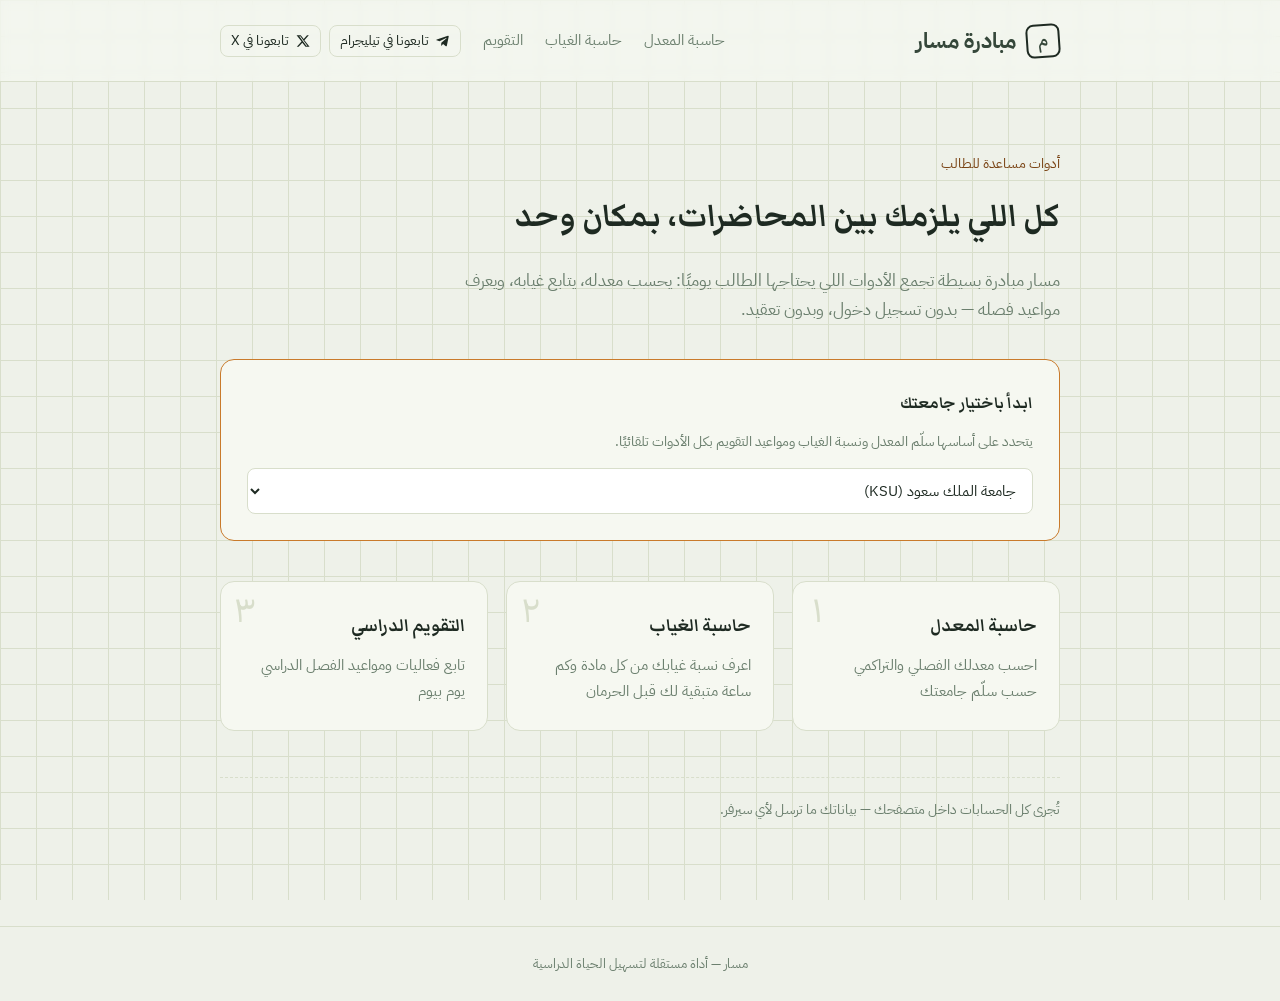
==== commit 28817caf: "Add files via upload" ====
--- a/index.html
+++ b/index.html
@@ -3,69 +3,49 @@
 <head>
 <meta charset="UTF-8">
 <meta name="viewport" content="width=device-width, initial-scale=1.0">
-<title>مبادرة مسار — أدوات دراسية للطالب الجامعي</title>
-<meta name="description" content="مسار مبادرة تجمع أدوات دراسية مجانية للطالب الجامعي: حاسبة المعدل، حاسبة الغياب، والتقويم الجامعي. بدون تسجيل دخول.">
-<meta name="theme-color" content="#1E2A22">
+<title>مبادرة مسار — حاسبة المعدل، حاسبة الغياب، والتقويم الجامعي</title>
+<meta name="description" content="مبادرة مسار: أدوات دراسية مجانية للطالب الجامعي — حاسبة معدل فصلي وتراكمي، حاسبة غياب، وتقويم جامعي رسمي. بدون تسجيل دخول.">
+<link rel="canonical" href="https://mssar.site/index.html">
 <meta property="og:title" content="مبادرة مسار — أدوات دراسية للطالب الجامعي">
-<meta property="og:description" content="حاسبة المعدل، حاسبة الغياب، والتقويم الجامعي في مكان واحد، مجانًا وبدون تسجيل.">
+<meta property="og:description" content="حاسبة المعدل، حاسبة الغياب، والتقويم الجامعي في مكان واحد، مجانًا بدون تسجيل.">
 <meta property="og:type" content="website">
-<meta property="og:url" content="https://mssar.site/">
-<link rel="canonical" href="https://mssar.site/">
+<meta property="og:url" content="https://mssar.site/index.html">
 <link rel="stylesheet" href="style.css">
 </head>
 <body>
 
 <header class="site">
-  <div class="wrap header-inner">
-    <a class="brand" href="index.html" aria-label="مسار - الصفحة الرئيسية">
+  <div class="wrap">
+    <a class="brand" href="index.html">
       <span class="mark">م</span>
       <span class="name">مبادرة مسار</span>
     </a>
-    <nav class="site-nav" aria-label="التنقل الرئيسي">
-      <a href="index.html" class="active">الرئيسية</a>
+    <nav class="site-nav">
       <a href="gpa.html">حاسبة المعدل</a>
       <a href="absence.html">حاسبة الغياب</a>
       <a href="calendar.html">التقويم</a>
       <span class="social-group">
-        <a class="social-link" href="https://t.me/mssarr" target="_blank" rel="noopener" title="قناة مسار على تيليجرام" aria-label="تيليجرام">
-          <svg viewBox="0 0 24 24" fill="currentColor" aria-hidden="true"><path d="M21.8 4.4 18.6 20c-.2 1-.9 1.3-1.7.8l-4.8-3.5-2.3 2.2c-.3.3-.5.5-1 .5l.3-4.9 8.9-8c.4-.3-.1-.5-.6-.2L6 12.3l-4.8-1.5c-1-.3-1-1 .2-1.5L20.4 3c.9-.3 1.6.2 1.4 1.4Z"/></svg><span>تيليجرام</span>
+        <a class="social-link" href="https://t.me/mssarr" target="_blank" rel="noopener" title="قناة مسار على تيليجرام">
+          <svg viewBox="0 0 24 24" fill="currentColor"><path d="M21.8 4.4 18.6 20c-.2 1-.9 1.3-1.7.8l-4.8-3.5-2.3 2.2c-.3.3-.5.5-1 .5l.3-4.9 8.9-8c.4-.3-.1-.5-.6-.2L6 12.3l-4.8-1.5c-1-.3-1-1 .2-1.5L20.4 3c.9-.3 1.6.2 1.4 1.4Z"/></svg><span>تابعونا في تيليجرام</span>
         </a>
-        <a class="social-link" href="https://x.com/mssar_k" target="_blank" rel="noopener" title="حساب مسار على X" aria-label="X">
-          <svg viewBox="0 0 24 24" fill="currentColor" aria-hidden="true"><path d="M18.9 2H22l-7.6 8.7L23.3 22h-7l-5.5-7.2L4.5 22H1.4l8.1-9.3L1 2h7.2l5 6.6L18.9 2Zm-1.2 18h1.7L7.4 4H5.6l12.1 16Z"/></svg><span>X</span>
+        <a class="social-link" href="https://x.com/mssar_k" target="_blank" rel="noopener" title="حساب مسار على X">
+          <svg viewBox="0 0 24 24" fill="currentColor"><path d="M18.9 2H22l-7.6 8.7L23.3 22h-7l-5.5-7.2L4.5 22H1.4l8.1-9.3L1 2h7.2l5 6.6L18.9 2Zm-1.2 18h1.7L7.4 4H5.6l12.1 16Z"/></svg><span>تابعونا في X</span>
         </a>
       </span>
     </nav>
   </div>
 </header>
 
-<main class="home-main">
+<main>
   <div class="wrap">
-    <section class="hero">
-      <div class="hero-copy">
-        <span class="hero-badge"><span class="pulse"></span> أدوات جامعية، بدون تعقيد</span>
-        <p class="eyebrow">مبادرة مسار</p>
-        <h1 class="hero-title">كل اللي يلزمك بين المحاضرات، <span>بمكان واحد.</span></h1>
-        <p class="hero-sub">مسار تجمع لك الأدوات الدراسية التي تحتاجها يوميًا: احسب معدلك، تابع غيابك، واعرف مواعيد فصلك. بدون تسجيل دخول، وبدون خطوات زائدة.</p>
-        <div class="hero-actions">
-          <a class="btn btn-primary hero-btn" href="#tools">استكشف الأدوات <span aria-hidden="true">←</span></a>
-          <a class="text-link" href="#about">وش هي مسار؟</a>
-        </div>
-      </div>
-      <div class="hero-mark" aria-hidden="true">
-        <div class="orbit orbit-one"></div>
-        <div class="orbit orbit-two"></div>
-        <div class="hero-symbol">م</div>
-      </div>
-    </section>
+    <p class="eyebrow">أدوات مساعدة للطالب</p>
+    <h1 class="page-title">كل اللي يلزمك بين المحاضرات، بمكان وحد</h1>
+    <p class="page-sub">مسار مبادرة بسيطة تجمع الأدوات اللي يحتاجها الطالب يوميًا: يحسب معدله، يتابع غيابه، ويعرف مواعيد فصله — بدون تسجيل دخول، وبدون تعقيد.</p>
 
-    <section class="uni-panel panel" aria-labelledby="uni-heading">
-      <div class="uni-copy">
-        <span class="mini-label">خطوة واحدة قبل البداية</span>
-        <h2 id="uni-heading">اختر جامعتك</h2>
-        <p>نستخدم اختيارك لتحديد سلّم المعدل ونسبة الغياب والتقويم المناسب داخل الأدوات.</p>
-      </div>
+    <div class="panel" style="border-color: var(--accent);">
+      <h2>ابدأ باختيار جامعتك</h2>
+      <p style="color: var(--muted); font-size: 14px; margin: -6px 0 14px;">يتحدد على أساسها سلّم المعدل ونسبة الغياب ومواعيد التقويم بكل الأدوات تلقائيًا.</p>
       <div class="field">
-        <label for="homeUniSelect">الجامعة</label>
         <select id="homeUniSelect">
           <option value="ksu">جامعة الملك سعود (KSU)</option>
           <option value="kau">جامعة الملك عبدالعزيز (KAU)</option>
@@ -73,65 +53,31 @@
           <option value="pnu">جامعة الأميرة نورة (PNU)</option>
         </select>
       </div>
-    </section>
+    </div>
 
-    <section id="tools" class="tools-section" aria-labelledby="tools-heading">
-      <div class="section-heading">
-        <div>
-          <span class="eyebrow">أدواتك اليومية</span>
-          <h2 id="tools-heading">اختر الأداة اللي تحتاجها</h2>
-        </div>
-        <span class="section-count">03 أدوات</span>
-      </div>
+    <div class="tools-grid">
+      <a class="tool-card" href="gpa.html">
+        <span class="num">١</span>
+        <h3>حاسبة المعدل</h3>
+        <p>احسب معدلك الفصلي والتراكمي حسب سلّم جامعتك</p>
+      </a>
+      <a class="tool-card" href="absence.html">
+        <span class="num">٢</span>
+        <h3>حاسبة الغياب</h3>
+        <p>اعرف نسبة غيابك من كل مادة وكم ساعة متبقية لك قبل الحرمان</p>
+      </a>
+      <a class="tool-card" href="calendar.html">
+        <span class="num">٣</span>
+        <h3>التقويم الدراسي</h3>
+        <p>تابع فعاليات ومواعيد الفصل الدراسي يوم بيوم</p>
+      </a>
+    </div>
 
-      <div class="tools-grid">
-        <a class="tool-card tool-card-main" href="gpa.html">
-          <div class="tool-top"><span class="tool-icon">٪</span><span class="tool-arrow">↗</span></div>
-          <span class="num">١</span>
-          <h3>حاسبة المعدل</h3>
-          <p>احسب معدلك الفصلي والتراكمي حسب سلّم جامعتك، مع حساب الساعات والدرجات.</p>
-          <span class="tool-link">ابدأ الحساب <span>←</span></span>
-        </a>
-        <a class="tool-card" href="absence.html">
-          <div class="tool-top"><span class="tool-icon">✓</span><span class="tool-arrow">↗</span></div>
-          <span class="num">٢</span>
-          <h3>حاسبة الغياب</h3>
-          <p>اعرف نسبة غيابك وكم ساعة متبقية لك قبل الوصول للحد المسموح.</p>
-          <span class="tool-link">احسب غيابك <span>←</span></span>
-        </a>
-        <a class="tool-card" href="calendar.html">
-          <div class="tool-top"><span class="tool-icon">□</span><span class="tool-arrow">↗</span></div>
-          <span class="num">٣</span>
-          <h3>التقويم الدراسي</h3>
-          <p>تابع مواعيد الفصل وأضف مواعيدك الخاصة، وتبقى محفوظة في متصفحك.</p>
-          <span class="tool-link">افتح التقويم <span>←</span></span>
-        </a>
-      </div>
-    </section>
-
-    <section id="about" class="about-grid">
-      <div class="about-card">
-        <span class="mini-label">فكرة مسار</span>
-        <h2>أدوات بسيطة لمشوار جامعي أخف.</h2>
-        <p>مسار مبادرة مستقلة هدفها تختصر عليك البحث والحسابات المتكررة، وتجمع أهم الأدوات الدراسية في واجهة واحدة.</p>
-      </div>
-      <div class="trust-card">
-        <div class="trust-item"><span class="trust-icon">↯</span><div><strong>بدون تسجيل</strong><small>ابدأ مباشرة من المتصفح</small></div></div>
-        <div class="trust-item"><span class="trust-icon">⌁</span><div><strong>خصوصيتك أولًا</strong><small>الحسابات تتم داخل متصفحك</small></div></div>
-        <div class="trust-item"><span class="trust-icon">◌</span><div><strong>مصادر واضحة</strong><small>نربط المعلومات بالمصادر الرسمية عند توفرها</small></div></div>
-      </div>
-    </section>
-
-    <div class="hero-note privacy-note"><span aria-hidden="true">🔒</span> لا تحتاج أدوات مسار إلى إنشاء حساب. بيانات الحاسبات التي تدخلها تبقى داخل متصفحك ولا تُرسل إلى خادم مسار.</div>
+    <p class="hero-note">تُجرى كل الحسابات داخل متصفحك — بياناتك ما ترسل لأي سيرفر.</p>
   </div>
 </main>
 
-<footer class="site">
-  <div class="wrap footer-inner">
-    <span>مسار — أداة مستقلة لتسهيل الحياة الدراسية</span>
-    <span>صُممت للطالب، ببساطة.</span>
-  </div>
-</footer>
+<footer class="site">مسار — أداة مستقلة لتسهيل الحياة الدراسية</footer>
 
 <script src="script.js"></script>
 </body>
--- a/style.css
+++ b/style.css
@@ -1,220 +1,384 @@
-/* ===== مسار V2 — نظام التصميم ===== */
-@import url('https://fonts.googleapis.com/css2?family=Markazi+Text:wght@500;700&family=IBM+Plex+Sans+Arabic:wght@400;500;600;700&display=swap');
+/* ===== مسار — نظام التصميم =====
+   الخلفية: #EEF1E9 (ورقي بارد مائل للأخضر)
+   الحبر: #1E2A22 (أخضر-أسود عميق)
+   الخط الأساسي: #35473A
+   التمييز: #C97A2B (نحاسي دافئ)
+   الخط الثانوي: #6B7F6E
+   الحدود: #D8DECB
+*/
+
+@import url('https://fonts.googleapis.com/css2?family=Markazi+Text:wght@500;700&family=IBM+Plex+Sans+Arabic:wght@400;500;600&display=swap');
 
 :root{
-  --bg:#EEF1E9; --ink:#1E2A22; --body:#35473A; --accent:#C97A2B;
-  --accent-ink:#7A4415; --muted:#6B7F6E; --line:#D8DECB;
-  --card:#F7F9F3; --white:#FFF; --soft:#E5EBDD; --danger:#C0392B;
-  --success:#2E7D4F; --radius:18px; --shadow:0 12px 35px rgba(30,42,34,.06);
-}
-*{box-sizing:border-box}
-html{scroll-behavior:smooth}
+  --bg: #EEF1E9;
+  --ink: #1E2A22;
+  --body: #35473A;
+  --accent: #C97A2B;
+  --accent-ink: #7A4415;
+  --muted: #6B7F6E;
+  --line: #D8DECB;
+  --card: #F6F8F1;
+  --white: #FFFFFF;
+  --radius: 14px;
+}
+
+*{ box-sizing: border-box; }
+
+html{ scroll-behavior: smooth; }
+
 body{
-  margin:0;color:var(--body);font-family:'IBM Plex Sans Arabic',sans-serif;
-  direction:rtl;line-height:1.7;background:var(--bg);
-  background-image:linear-gradient(rgba(216,222,203,.55) 1px,transparent 1px),
-    linear-gradient(90deg,rgba(216,222,203,.55) 1px,transparent 1px);
-  background-size:36px 36px;background-attachment:fixed;
-}
-body:before{content:"";position:fixed;inset:0;pointer-events:none;background:radial-gradient(circle at 80% 0%,rgba(201,122,43,.07),transparent 28%),radial-gradient(circle at 10% 60%,rgba(255,255,255,.4),transparent 25%);z-index:-1}
-h1,h2,h3,.display{font-family:'Markazi Text','IBM Plex Sans Arabic',serif;color:var(--ink);font-weight:700;margin:0}
-a{color:inherit;text-decoration:none}
-button,input,select{font:inherit}
-.wrap{max-width:980px;margin:0 auto;padding:0 24px}
-
-/* ===== Header ===== */
+  margin: 0;
+  background: var(--bg);
+  background-image:
+    linear-gradient(var(--line) 1px, transparent 1px),
+    linear-gradient(90deg, var(--line) 1px, transparent 1px);
+  background-size: 36px 36px;
+  background-attachment: fixed;
+  color: var(--body);
+  font-family: 'IBM Plex Sans Arabic', sans-serif;
+  direction: rtl;
+  line-height: 1.7;
+}
+
+h1, h2, h3, .display{
+  font-family: 'Markazi Text', 'IBM Plex Sans Arabic', serif;
+  color: var(--ink);
+  font-weight: 700;
+  margin: 0;
+}
+
+a{ color: inherit; text-decoration: none; }
+
+.wrap{
+  max-width: 880px;
+  margin: 0 auto;
+  padding: 0 20px;
+}
+
+/* ===== الترويسة ===== */
 header.site{
-  padding:14px 0;border-bottom:1px solid rgba(216,222,203,.9);
-  background:rgba(247,249,243,.86);backdrop-filter:blur(14px);
-  position:sticky;top:0;z-index:10;
-}
-.header-inner{display:flex;align-items:center;justify-content:space-between;gap:24px}
-.brand{display:flex;align-items:center;gap:10px;flex-shrink:0}
+  padding: 22px 0;
+  border-bottom: 1px solid var(--line);
+  background: rgba(246,248,241,.7);
+  backdrop-filter: blur(4px);
+  position: sticky;
+  top: 0;
+  z-index: 10;
+}
+header.site .wrap{
+  display: flex;
+  align-items: center;
+  justify-content: space-between;
+}
+.brand{
+  display: flex;
+  align-items: center;
+  gap: 10px;
+}
 .brand .mark{
-  width:38px;height:38px;border:2px solid var(--ink);border-radius:11px;
-  display:flex;align-items:center;justify-content:center;font-family:'Markazi Text',serif;
-  font-weight:700;font-size:22px;transform:rotate(-4deg);background:var(--card);
-}
-.brand .name{font-size:21px;font-weight:700;color:var(--ink)}
-nav.site-nav{display:flex;align-items:center;gap:17px;font-size:14px;color:var(--muted);flex-wrap:wrap;justify-content:flex-end}
-nav.site-nav>a{padding:7px 2px;transition:.18s ease}
-nav.site-nav>a:hover{color:var(--accent-ink)}
-nav.site-nav>a.active{color:var(--ink);font-weight:600}
-nav.site-nav>a.active:after{content:"";display:block;height:2px;background:var(--accent);border-radius:2px;margin-top:3px}
-.social-group{display:flex;align-items:center;gap:6px}
-.social-link{display:flex;align-items:center;gap:6px;padding:6px 9px;border:1px solid var(--line);border-radius:9px;color:var(--ink);font-size:13px;transition:.18s ease}
-.social-link:hover{border-color:var(--accent);color:var(--accent-ink);transform:translateY(-1px)}
-.social-link svg{width:14px;height:14px}
-
-/* ===== General ===== */
-main{padding:62px 0 100px}
-.page-title{font-size:48px;line-height:1.05;margin-bottom:10px}
-.page-sub{color:var(--muted);font-size:17px;max-width:64ch;margin:0 0 32px}
-.eyebrow{color:var(--accent-ink);font-size:14px;font-weight:600;margin:0 0 5px}
-.mini-label{display:inline-block;color:var(--accent-ink);font-size:12px;font-weight:700;letter-spacing:.2px;margin-bottom:4px}
-.panel{background:rgba(247,249,243,.94);border:1px solid var(--line);border-radius:var(--radius);padding:26px;margin-bottom:20px;box-shadow:var(--shadow)}
-.panel h2{font-size:22px;margin-bottom:14px}
-.panel p{margin-top:0}
-
-/* ===== Home ===== */
-.home-main{padding-top:54px}
-.hero{min-height:410px;display:grid;grid-template-columns:1.4fr .6fr;align-items:center;gap:30px;padding:26px 0 54px}
-.hero-badge{display:inline-flex;align-items:center;gap:8px;padding:6px 11px;border:1px solid var(--line);background:rgba(247,249,243,.8);border-radius:999px;color:var(--muted);font-size:12px;margin-bottom:18px}
-.pulse{width:7px;height:7px;border-radius:50%;background:var(--accent);box-shadow:0 0 0 5px rgba(201,122,43,.11)}
-.hero-title{font-size:64px;line-height:1.03;letter-spacing:-.5px;max-width:760px}
-.hero-title span{color:var(--accent-ink)}
-.hero-sub{font-size:18px;color:var(--muted);max-width:650px;margin:18px 0 25px}
-.hero-actions{display:flex;align-items:center;gap:20px}
-.hero-btn{width:auto!important}
-.text-link{font-size:14px;color:var(--muted);border-bottom:1px dashed var(--muted);padding-bottom:2px}
-.text-link:hover{color:var(--ink)}
-.hero-mark{position:relative;width:230px;height:230px;margin:auto;display:grid;place-items:center}
-.hero-symbol{
-  width:126px;height:126px;border-radius:38px;background:var(--ink);color:var(--white);
-  display:grid;place-items:center;font:700 76px 'Markazi Text',serif;transform:rotate(-5deg);
-  box-shadow:18px 18px 0 rgba(201,122,43,.18);
-}
-.orbit{position:absolute;border:1px dashed var(--accent);border-radius:50%;opacity:.55}
-.orbit-one{inset:4px 24px;transform:rotate(24deg)}
-.orbit-two{inset:24px 4px;transform:rotate(-28deg)}
-.uni-panel{display:grid;grid-template-columns:1fr 360px;gap:28px;align-items:center;border-color:rgba(201,122,43,.42);background:rgba(246,248,241,.96);margin-bottom:62px}
-.uni-copy h2{font-size:30px;line-height:1.15}
-.uni-copy p{color:var(--muted);font-size:14px;margin:6px 0 0}
-.field{display:flex;flex-direction:column;gap:7px}
-.field label{font-size:12px;color:var(--muted)}
-.field input,.field select,.course-row input,.course-row select,.event-form input{
-  border:1px solid var(--line);background:var(--white);border-radius:11px;padding:11px 13px;
-  font-family:inherit;font-size:15px;color:var(--ink);transition:.15s ease;
-}
-.field input:focus,.field select:focus,.course-row input:focus,.course-row select:focus,.event-form input:focus{
-  outline:none;border-color:var(--accent);box-shadow:0 0 0 4px rgba(201,122,43,.12)
-}
-.tools-section{scroll-margin-top:95px}
-.section-heading{display:flex;align-items:end;justify-content:space-between;gap:20px;margin-bottom:18px}
-.section-heading h2{font-size:34px;line-height:1.1}
-.section-count{font-size:12px;color:var(--muted);border:1px solid var(--line);border-radius:999px;padding:5px 10px;background:rgba(247,249,243,.8)}
-.tools-grid{display:grid;grid-template-columns:repeat(3,1fr);gap:16px}
+  width: 34px; height: 34px;
+  border: 2px solid var(--ink);
+  border-radius: 8px;
+  display: flex; align-items: center; justify-content: center;
+  font-family: 'Markazi Text', serif;
+  font-weight: 700;
+  font-size: 20px;
+  transform: rotate(-4deg);
+}
+.brand .name{ font-size: 22px; font-weight: 700; }
+nav.site-nav{ display: flex; align-items: center; gap: 22px; font-size: 15px; color: var(--muted); flex-wrap: wrap; justify-content: flex-end; }
+nav.site-nav a:hover{ color: var(--accent-ink); }
+nav.site-nav a.active{ color: var(--ink); border-bottom: 2px solid var(--accent); padding-bottom: 3px; }
+
+@media (max-width: 640px){
+  header.site .wrap{ flex-direction: column; align-items: flex-start; gap: 12px; }
+  nav.site-nav{ width: 100%; gap: 14px; }
+}
+
+.social-link{
+  display: flex;
+  align-items: center;
+  justify-content: center;
+  gap: 7px;
+  padding: 0 10px;
+  height: 32px;
+  border: 1px solid var(--line);
+  border-radius: 8px;
+  color: var(--ink);
+  flex-shrink: 0;
+  font-size: 14px;
+}
+.social-link:hover{ border-color: var(--accent); color: var(--accent-ink); }
+.social-link svg{ width: 14px; height: 14px; flex-shrink: 0; }
+
+.social-group{ display: flex; align-items: center; gap: 8px; }
+
+/* ===== أقسام عامة ===== */
+main{ padding: 56px 0 90px; }
+
+.eyebrow{
+  color: var(--accent-ink);
+  font-size: 14px;
+  margin-bottom: 6px;
+}
+
+.page-title{ font-size: 40px; margin-bottom: 8px; }
+.page-sub{ color: var(--muted); font-size: 17px; max-width: 60ch; margin-bottom: 34px; }
+
+/* ===== بطاقات الرئيسية ===== */
+.tools-grid{
+  display: grid;
+  grid-template-columns: repeat(3, 1fr);
+  gap: 18px;
+  margin-top: 40px;
+}
+@media (max-width: 760px){ .tools-grid{ grid-template-columns: 1fr; } }
+
 .tool-card{
-  min-height:280px;background:rgba(247,249,243,.95);border:1px solid var(--line);border-radius:18px;
-  padding:22px;display:flex;flex-direction:column;position:relative;overflow:hidden;
-  transition:transform .2s ease,box-shadow .2s ease,border-color .2s ease;
-}
-.tool-card:before{content:"";position:absolute;width:130px;height:130px;border-radius:50%;background:rgba(201,122,43,.06);left:-48px;bottom:-50px}
-.tool-card:hover{transform:translateY(-5px);border-color:rgba(201,122,43,.7);box-shadow:var(--shadow)}
-.tool-card-main{background:var(--ink);border-color:var(--ink)}
-.tool-card-main h3,.tool-card-main p{color:var(--white)}
-.tool-card-main p{opacity:.72}
-.tool-card-main .tool-icon{background:var(--accent);color:var(--white);border-color:var(--accent)}
-.tool-card-main .num{color:rgba(255,255,255,.11)}
-.tool-top{display:flex;align-items:center;justify-content:space-between;position:relative;z-index:1}
-.tool-icon{width:38px;height:38px;border-radius:11px;border:1px solid var(--line);background:var(--white);display:grid;place-items:center;font-weight:700;color:var(--ink)}
-.tool-arrow{font-size:20px;color:var(--muted);transition:transform .2s ease}
-.tool-card:hover .tool-arrow{transform:translate(-2px,2px)}
-.tool-card .num{position:absolute;left:16px;top:58px;font:700 52px 'Markazi Text',serif;color:var(--soft);line-height:1}
-.tool-card h3{font-size:27px;margin-top:46px;margin-bottom:5px;position:relative}
-.tool-card p{color:var(--muted);font-size:14px;margin:0;position:relative}
-.tool-link{margin-top:auto;padding-top:20px;font-size:13px;font-weight:600;color:var(--accent-ink)}
-.tool-card-main .tool-link{color:#E6B27D}
-.about-grid{display:grid;grid-template-columns:1.1fr .9fr;gap:16px;margin-top:72px}
-.about-card,.trust-card{background:rgba(247,249,243,.82);border:1px solid var(--line);border-radius:18px;padding:25px}
-.about-card h2{font-size:31px;line-height:1.12;margin:3px 0 10px}
-.about-card p{font-size:14px;color:var(--muted);margin:0;max-width:52ch}
-.trust-card{display:grid;gap:0}
-.trust-item{display:flex;align-items:center;gap:13px;padding:12px 0;border-bottom:1px solid var(--line)}
-.trust-item:last-child{border-bottom:0}
-.trust-icon{width:35px;height:35px;border-radius:10px;background:var(--soft);display:grid;place-items:center;color:var(--accent-ink);font-weight:700}
-.trust-item strong{display:block;color:var(--ink);font-size:14px}
-.trust-item small{display:block;color:var(--muted);font-size:12px}
-.hero-note{margin-top:28px;border-top:1px dashed var(--line);padding-top:17px;font-size:13px;color:var(--muted)}
-.privacy-note{display:flex;gap:8px;align-items:center}
-
-/* ===== Forms & calculator ===== */
-.field-row{display:grid;grid-template-columns:1fr 1fr;gap:14px;margin-bottom:14px}
-.courses{margin-top:8px}
-.course-row{display:grid;grid-template-columns:1fr 90px 110px 36px;gap:10px;align-items:center;margin-bottom:10px}
-.remove-btn{width:36px;height:36px;border-radius:10px;border:1px solid var(--line);background:var(--white);color:var(--muted);cursor:pointer;font-size:17px;transition:.15s}
-.remove-btn:hover{border-color:var(--danger);color:var(--danger)}
+  background: var(--card);
+  border: 1px solid var(--line);
+  border-radius: var(--radius);
+  padding: 26px 22px;
+  display: block;
+  transition: transform .15s ease, border-color .15s ease;
+  position: relative;
+  overflow: hidden;
+}
+.tool-card:hover{ transform: translateY(-3px); border-color: var(--accent); }
+.tool-card .num{
+  font-family: 'Markazi Text', serif;
+  font-size: 46px;
+  color: var(--line);
+  position: absolute;
+  left: 14px;
+  top: 6px;
+  line-height: 1;
+}
+.tool-card h3{ font-size: 22px; margin-bottom: 8px; position: relative; }
+.tool-card p{ color: var(--muted); font-size: 15px; margin: 0; position: relative; }
+
+.hero-note{
+  margin-top: 46px;
+  border-top: 1px dashed var(--line);
+  padding-top: 20px;
+  font-size: 14px;
+  color: var(--muted);
+}
+
+/* ===== نماذج الإدخال ===== */
+.panel{
+  background: var(--card);
+  border: 1px solid var(--line);
+  border-radius: var(--radius);
+  padding: 26px;
+  margin-bottom: 22px;
+}
+.panel h2{ font-size: 20px; margin-bottom: 16px; }
+
+.field-row{
+  display: grid;
+  grid-template-columns: 1fr 1fr;
+  gap: 14px;
+  margin-bottom: 14px;
+}
+.field{ display: flex; flex-direction: column; gap: 6px; }
+.field label{ font-size: 13px; color: var(--muted); }
+.field input, .field select{
+  border: 1px solid var(--line);
+  background: var(--white);
+  border-radius: 8px;
+  padding: 10px 12px;
+  font-family: inherit;
+  font-size: 15px;
+  color: var(--ink);
+}
+.field input:focus, .field select:focus{
+  outline: none;
+  border-color: var(--accent);
+  box-shadow: 0 0 0 3px rgba(201,122,43,.15);
+}
+
+/* ===== جدول المواد ===== */
+.courses{ margin-top: 8px; }
+.course-row{
+  display: grid;
+  grid-template-columns: 1fr 90px 110px 34px;
+  gap: 10px;
+  align-items: center;
+  margin-bottom: 10px;
+}
+@media (max-width: 560px){
+  .course-row{ grid-template-columns: 1fr; }
+}
+.course-row input, .course-row select{
+  border: 1px solid var(--line);
+  background: var(--white);
+  border-radius: 8px;
+  padding: 9px 10px;
+  font-family: inherit;
+  font-size: 14px;
+}
+.remove-btn{
+  width: 34px; height: 34px;
+  border-radius: 8px;
+  border: 1px solid var(--line);
+  background: var(--white);
+  color: var(--muted);
+  cursor: pointer;
+  font-size: 16px;
+  line-height: 1;
+}
+.remove-btn:hover{ border-color: #C0392B; color: #C0392B; }
+
+/* ===== أزرار ===== */
 .btn{
-  display:inline-flex;align-items:center;justify-content:center;gap:9px;border:0;border-radius:11px;
-  padding:12px 20px;font-family:inherit;font-size:15px;font-weight:600;cursor:pointer;transition:.18s ease
-}
-.btn-primary{background:var(--ink);color:var(--white);box-shadow:0 7px 16px rgba(30,42,34,.12)}
-.btn-primary:hover{background:#0f1710;transform:translateY(-1px)}
-.btn-ghost{background:transparent;border:1px dashed var(--muted);color:var(--body)}
-.btn-ghost:hover{border-color:var(--ink);color:var(--ink);background:rgba(255,255,255,.35)}
-.btn-block{width:100%;margin-top:7px}
-.results{display:grid;grid-template-columns:repeat(3,1fr);gap:14px;margin-top:22px}
-.result-box{border:1px solid var(--line);border-radius:var(--radius);padding:20px;text-align:center;background:var(--white)}
-.result-box .label{font-size:13px;color:var(--muted);margin-bottom:5px}
-.result-box .value{font:700 38px 'Markazi Text',serif;color:var(--ink)}
-.result-box.highlight{background:var(--ink);border-color:var(--ink)}
-.result-box.highlight .label{color:#A9B8AA}.result-box.highlight .value{color:var(--white)}
-.result-box.warn{border-color:var(--danger)}.result-box.warn .value{color:var(--danger)}
-.result-box.ok .value{color:var(--success)}
-.bar-track{height:11px;border-radius:99px;background:var(--line);overflow:hidden;margin-top:20px}
-.bar-fill{height:100%;background:var(--accent);border-radius:99px;transition:width .3s ease}
-.bar-fill.danger{background:var(--danger)}
-.bar-caption{font-size:13px;color:var(--muted);margin-top:8px}
-
-/* ===== Calendar ===== */
-.cal-head{display:flex;align-items:center;justify-content:space-between;margin-bottom:18px}
-.cal-head .month-label{font:700 30px 'Markazi Text',serif;color:var(--ink)}
-.cal-nav{display:flex;gap:8px}
-.cal-nav button{width:38px;height:38px;border-radius:10px;border:1px solid var(--line);background:var(--white);cursor:pointer;font-size:19px;color:var(--ink);transition:.15s}
-.cal-nav button:hover{border-color:var(--accent);background:var(--card)}
-.cal-grid{display:grid;grid-template-columns:repeat(7,1fr);gap:7px}
-.cal-dow{text-align:center;font-size:12px;color:var(--muted);padding-bottom:6px}
-.cal-day{aspect-ratio:1;border:1px solid var(--line);border-radius:11px;background:var(--white);display:flex;flex-direction:column;align-items:center;justify-content:center;gap:4px;cursor:pointer;font-size:14px;color:var(--body);position:relative;transition:.15s}
-.cal-day.empty{background:transparent;border-color:transparent;cursor:default}
-.cal-day.today{border-color:var(--ink);font-weight:700}
-.cal-day.official{background:var(--accent);border-color:var(--accent);color:var(--white);font-weight:700}
-.cal-day.official.today{box-shadow:0 0 0 2px var(--ink)}
-.cal-day .dot{width:5px;height:5px;border-radius:50%;background:var(--accent);position:absolute;bottom:7px}
-.cal-day.official .dot{background:var(--white)}
-.cal-day:hover:not(.empty){border-color:var(--accent);transform:translateY(-1px)}
-.event-panel{margin-top:22px;border-top:1px dashed var(--line);padding-top:18px}
-.event-item{display:flex;gap:12px;align-items:flex-start;padding:12px 0;border-bottom:1px solid var(--line)}
-.event-item:last-child{border-bottom:0}
-.event-dot{width:8px;height:8px;border-radius:50%;background:var(--accent);margin-top:6px;flex-shrink:0}
-.event-item .etitle{color:var(--ink);font-weight:600;font-size:15px}
-.event-item .enote{color:var(--muted);font-size:13px;margin-top:2px}
-.event-empty{color:var(--muted);font-size:14px;padding:14px 0}
-.event-form{display:grid;grid-template-columns:1fr 1fr;gap:10px;margin-top:14px}
-.event-form input:first-child{grid-column:1/-1}
-
-/* ===== Footer ===== */
-footer.site{border-top:1px solid var(--line);padding:25px 0;color:var(--muted);font-size:12px;background:rgba(247,249,243,.55)}
-.footer-inner{display:flex;justify-content:space-between;gap:20px}
-
-/* ===== Accessibility / responsive ===== */
-:focus-visible{outline:3px solid rgba(201,122,43,.35);outline-offset:2px}
-@media (max-width:820px){
-  .hero{grid-template-columns:1fr;padding-bottom:42px}.hero-mark{display:none}
-  .hero-title{font-size:56px}.uni-panel{grid-template-columns:1fr 1fr}
-  .tools-grid{grid-template-columns:1fr 1fr}.tool-card-main{grid-column:1/-1;min-height:245px}
-  .about-grid{grid-template-columns:1fr}
-}
-@media (max-width:640px){
-  .wrap{padding:0 17px}
-  header.site{padding:11px 0}.header-inner{align-items:flex-start;gap:10px;flex-direction:column}
-  nav.site-nav{width:100%;gap:8px 14px;justify-content:flex-start}
-  nav.site-nav>a{font-size:13px}.social-group{margin-right:auto}.social-link span{display:none}.social-link{padding:7px}
-  main{padding:45px 0 75px}.home-main{padding-top:38px}
-  .hero{padding:5px 0 38px}.hero-title{font-size:45px}.hero-sub{font-size:16px}
-  .hero-actions{gap:15px}.hero-btn{flex:1}.hero-actions .text-link{white-space:nowrap}
-  .uni-panel{grid-template-columns:1fr;gap:15px;margin-bottom:45px}
-  .tools-grid{grid-template-columns:1fr}.tool-card-main{grid-column:auto}
-  .section-heading h2{font-size:29px}.section-count{display:none}
-  .about-grid{margin-top:52px}
-  .page-title{font-size:42px}.page-sub{font-size:15px}
-  .field-row{grid-template-columns:1fr}.course-row{grid-template-columns:1fr 1fr}
-  .course-row input:first-child{grid-column:1/-1}.course-row select{min-width:0}.remove-btn{justify-self:end}
-  .results{grid-template-columns:1fr}.result-box.highlight{order:-1}
-  .panel{padding:20px;border-radius:15px}
-  .cal-grid{gap:4px}.cal-day{border-radius:8px;font-size:12px}
-  .event-form{grid-template-columns:1fr}.event-form input:first-child{grid-column:auto}
-  .footer-inner{flex-direction:column;text-align:center;align-items:center}
-}
-@media (prefers-reduced-motion:reduce){
-  *{scroll-behavior:auto!important;transition:none!important}
-}
+  display: inline-flex;
+  align-items: center;
+  gap: 8px;
+  border: none;
+  border-radius: 8px;
+  padding: 11px 20px;
+  font-family: inherit;
+  font-size: 15px;
+  cursor: pointer;
+}
+.btn-primary{ background: var(--ink); color: var(--white); }
+.btn-primary:hover{ background: #0f1710; }
+.btn-ghost{ background: transparent; border: 1px dashed var(--muted); color: var(--body); }
+.btn-ghost:hover{ border-color: var(--ink); color: var(--ink); }
+.btn-block{ width: 100%; justify-content: center; margin-top: 6px; }
+
+/* ===== النتائج ===== */
+.results{
+  display: grid;
+  grid-template-columns: repeat(3, 1fr);
+  gap: 14px;
+  margin-top: 22px;
+}
+@media (max-width: 620px){ .results{ grid-template-columns: 1fr; } }
+.result-box{
+  border: 1px solid var(--line);
+  border-radius: var(--radius);
+  padding: 18px;
+  text-align: center;
+  background: var(--white);
+}
+.result-box .label{ font-size: 13px; color: var(--muted); margin-bottom: 6px; }
+.result-box .value{ font-family: 'Markazi Text', serif; font-size: 34px; color: var(--ink); font-weight: 700; }
+.result-box.highlight{ background: var(--ink); border-color: var(--ink); }
+.result-box.highlight .label{ color: #A9B8AA; }
+.result-box.highlight .value{ color: var(--white); }
+
+.result-box.warn{ border-color: #C0392B; }
+.result-box.warn .value{ color: #C0392B; }
+.result-box.ok .value{ color: #2E7D4F; }
+
+/* ===== شريط النسبة (الغياب) ===== */
+.bar-track{
+  height: 10px;
+  border-radius: 6px;
+  background: var(--line);
+  overflow: hidden;
+  margin-top: 18px;
+}
+.bar-fill{
+  height: 100%;
+  background: var(--accent);
+  border-radius: 6px;
+  transition: width .3s ease;
+}
+.bar-fill.danger{ background: #C0392B; }
+.bar-caption{ font-size: 13px; color: var(--muted); margin-top: 8px; }
+
+/* ===== التقويم ===== */
+.cal-head{
+  display: flex; align-items: center; justify-content: space-between;
+  margin-bottom: 18px;
+}
+.cal-head .month-label{ font-family: 'Markazi Text', serif; font-size: 26px; color: var(--ink); }
+.cal-nav{ display: flex; gap: 8px; }
+.cal-nav button{
+  width: 34px; height: 34px;
+  border-radius: 8px;
+  border: 1px solid var(--line);
+  background: var(--white);
+  cursor: pointer;
+  font-size: 16px;
+}
+.cal-grid{
+  display: grid;
+  grid-template-columns: repeat(7, 1fr);
+  gap: 6px;
+}
+.cal-dow{ text-align: center; font-size: 12px; color: var(--muted); padding-bottom: 6px; }
+.cal-day{
+  aspect-ratio: 1;
+  border: 1px solid var(--line);
+  border-radius: 10px;
+  background: var(--white);
+  display: flex;
+  flex-direction: column;
+  align-items: center;
+  justify-content: center;
+  gap: 4px;
+  cursor: pointer;
+  font-size: 14px;
+  color: var(--body);
+  position: relative;
+}
+.cal-day.empty{ background: transparent; border-color: transparent; cursor: default; }
+.cal-day.today{ border-color: var(--ink); font-weight: 600; }
+.cal-day.official{
+  background: var(--accent);
+  border-color: var(--accent);
+  color: var(--white);
+  font-weight: 700;
+}
+.cal-day.official.today{ box-shadow: 0 0 0 2px var(--ink); }
+.cal-day .dot{
+  width: 5px; height: 5px; border-radius: 50%; background: var(--accent);
+  position: absolute; bottom: 7px;
+}
+.cal-day.official .dot{ background: var(--white); }
+.cal-day:hover:not(.empty){ border-color: var(--accent); }
+
+.event-panel{
+  margin-top: 20px;
+  border-top: 1px dashed var(--line);
+  padding-top: 18px;
+}
+.event-item{
+  display: flex;
+  gap: 12px;
+  align-items: flex-start;
+  padding: 12px 0;
+  border-bottom: 1px solid var(--line);
+}
+.event-item:last-child{ border-bottom: none; }
+.event-dot{ width: 8px; height: 8px; border-radius: 50%; background: var(--accent); margin-top: 6px; flex-shrink: 0; }
+.event-item .etitle{ color: var(--ink); font-weight: 600; font-size: 15px; }
+.event-item .enote{ color: var(--muted); font-size: 13px; margin-top: 2px; }
+.event-empty{ color: var(--muted); font-size: 14px; padding: 14px 0; }
+.event-form{
+  display: grid;
+  grid-template-columns: 1fr 1fr;
+  gap: 10px;
+  margin-top: 14px;
+}
+.event-form input{
+  border: 1px solid var(--line);
+  border-radius: 8px;
+  padding: 9px 10px;
+  font-family: inherit;
+  font-size: 14px;
+}
+.event-form input:first-child{ grid-column: 1 / -1; }
+
+/* ===== تذييل ===== */
+footer.site{
+  border-top: 1px solid var(--line);
+  padding: 26px 0;
+  color: var(--muted);
+  font-size: 13px;
+  text-align: center;
+}
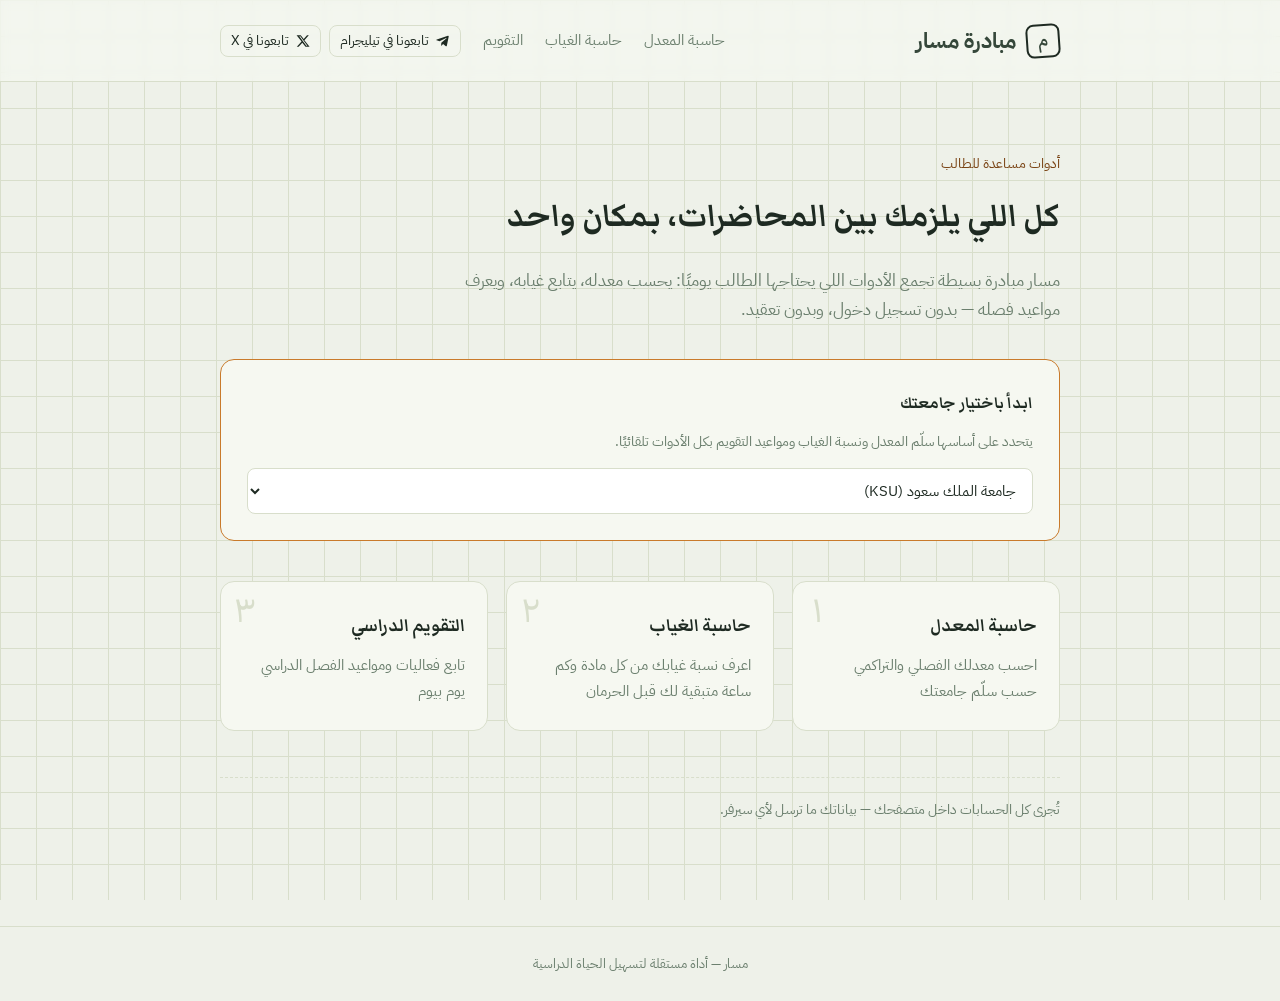
==== commit 865e221a: "Update index.html" ====
--- a/index.html
+++ b/index.html
@@ -39,7 +39,7 @@
 <main>
   <div class="wrap">
     <p class="eyebrow">أدوات مساعدة للطالب</p>
-    <h1 class="page-title">كل اللي يلزمك بين المحاضرات، بمكان وحد</h1>
+    <h1 class="page-title">كل اللي يلزمك بين المحاضرات، بمكان واحد</h1>
     <p class="page-sub">مسار مبادرة بسيطة تجمع الأدوات اللي يحتاجها الطالب يوميًا: يحسب معدله، يتابع غيابه، ويعرف مواعيد فصله — بدون تسجيل دخول، وبدون تعقيد.</p>
 
     <div class="panel" style="border-color: var(--accent);">
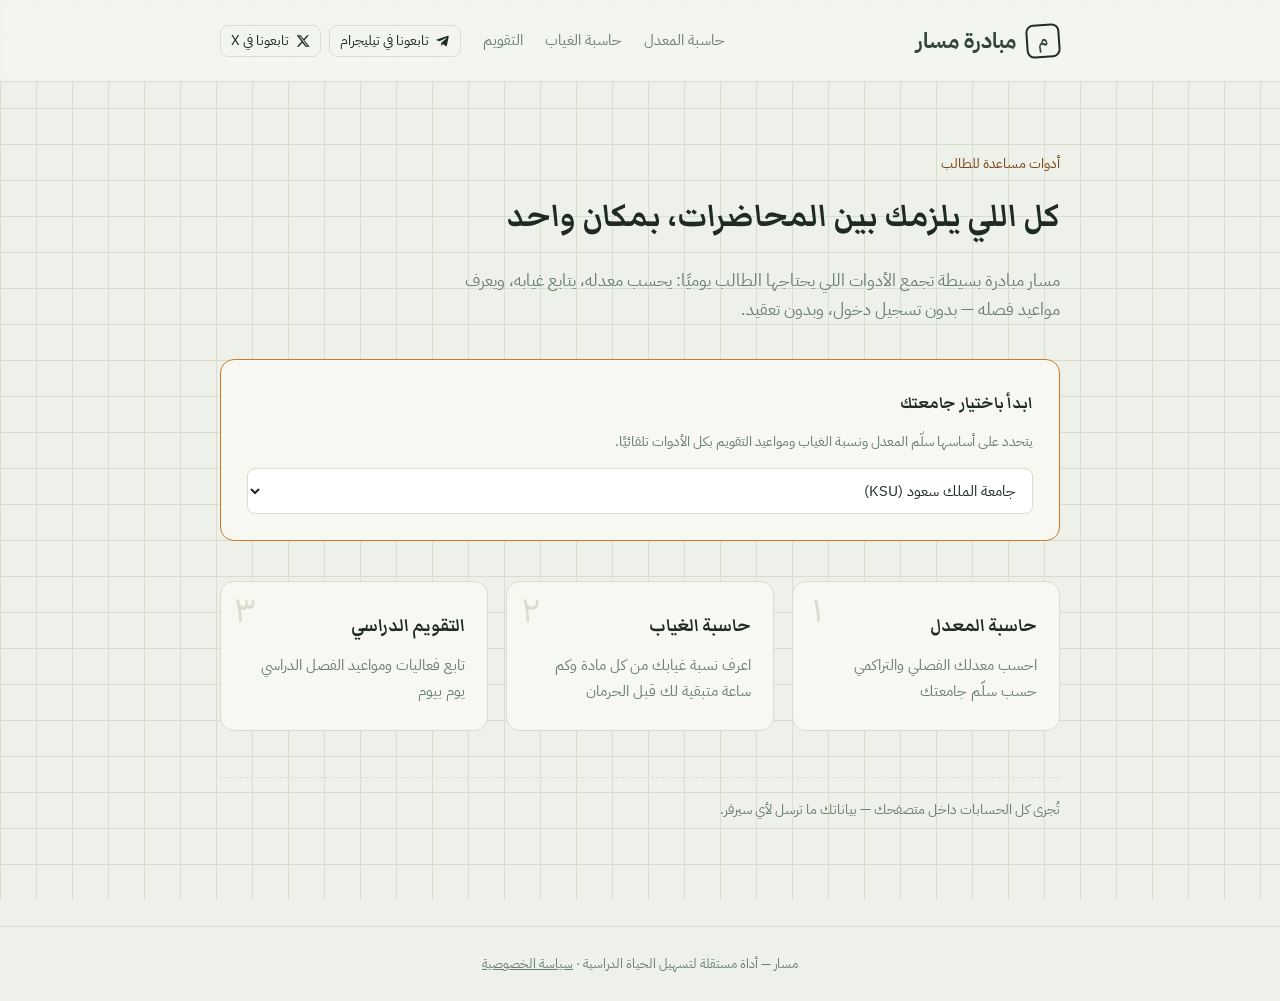
==== commit 293b9aad: "Update index.html" ====
--- a/index.html
+++ b/index.html
@@ -11,6 +11,8 @@
 <meta property="og:type" content="website">
 <meta property="og:url" content="https://mssar.site/index.html">
 <link rel="stylesheet" href="style.css">
+<script async src="https://pagead2.googlesyndication.com/pagead/js/adsbygoogle.js?client=ca-pub-9358917901686036"
+     crossorigin="anonymous"></script>
 </head>
 <body>
 
@@ -77,8 +79,7 @@
   </div>
 </main>
 
-<footer class="site">مسار — أداة مستقلة لتسهيل الحياة الدراسية</footer>
-
+<footer class="site">مسار — أداة مستقلة لتسهيل الحياة الدراسية · <a href="privacy.html" style="text-decoration:underline;">سياسة الخصوصية</a></footer>
 <script src="script.js"></script>
 </body>
 </html>
